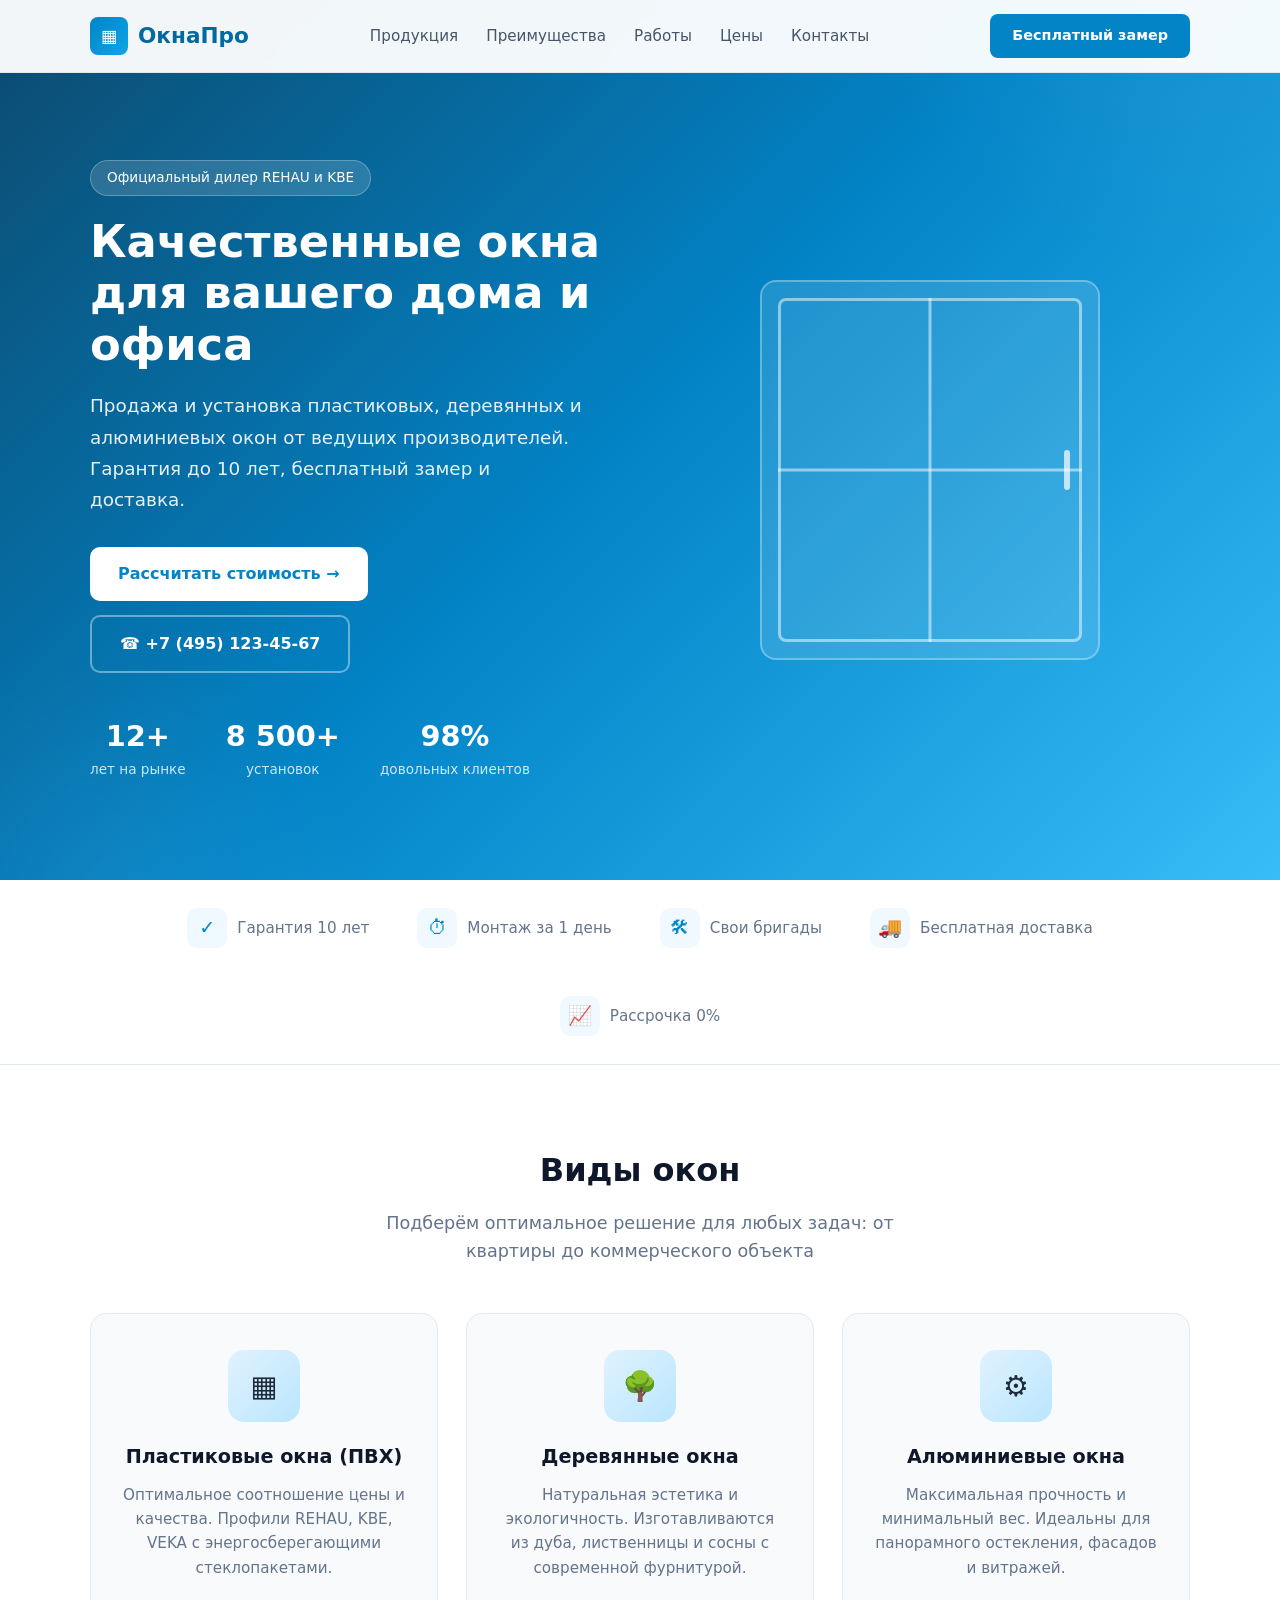
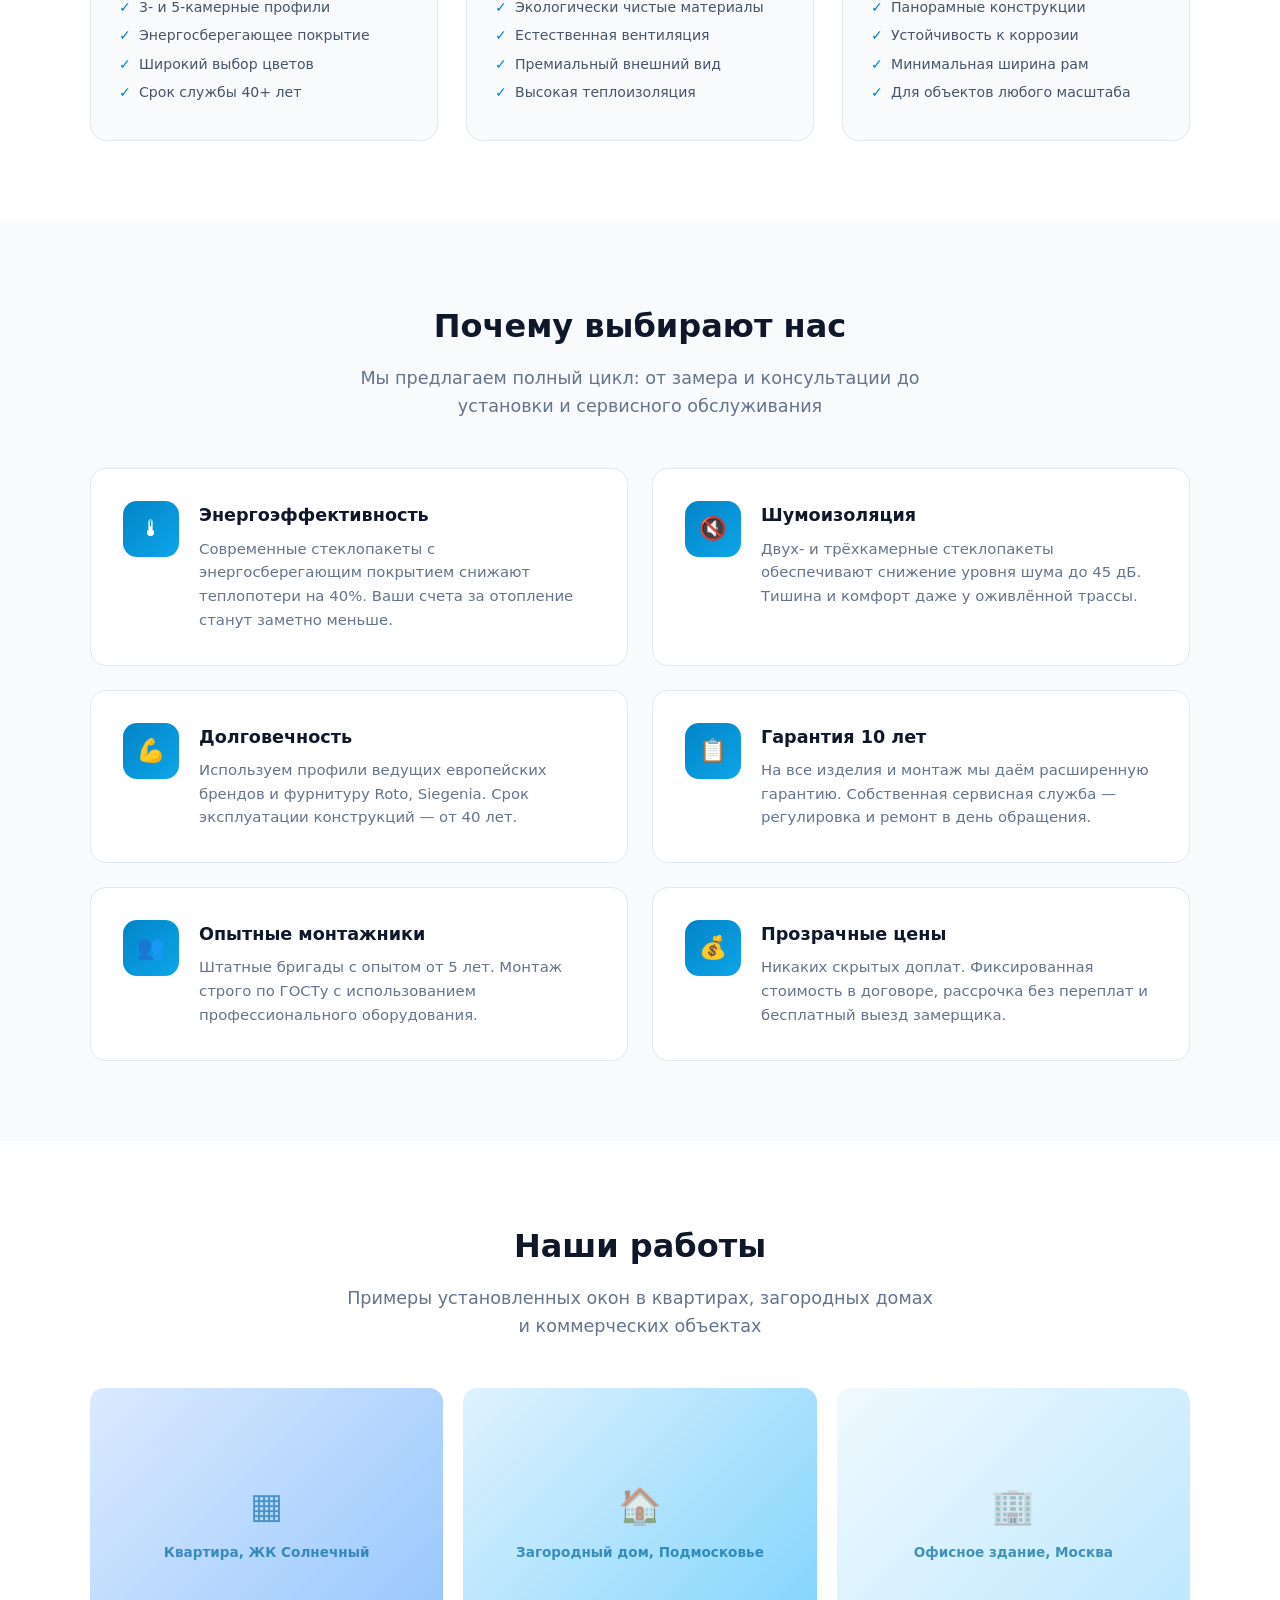
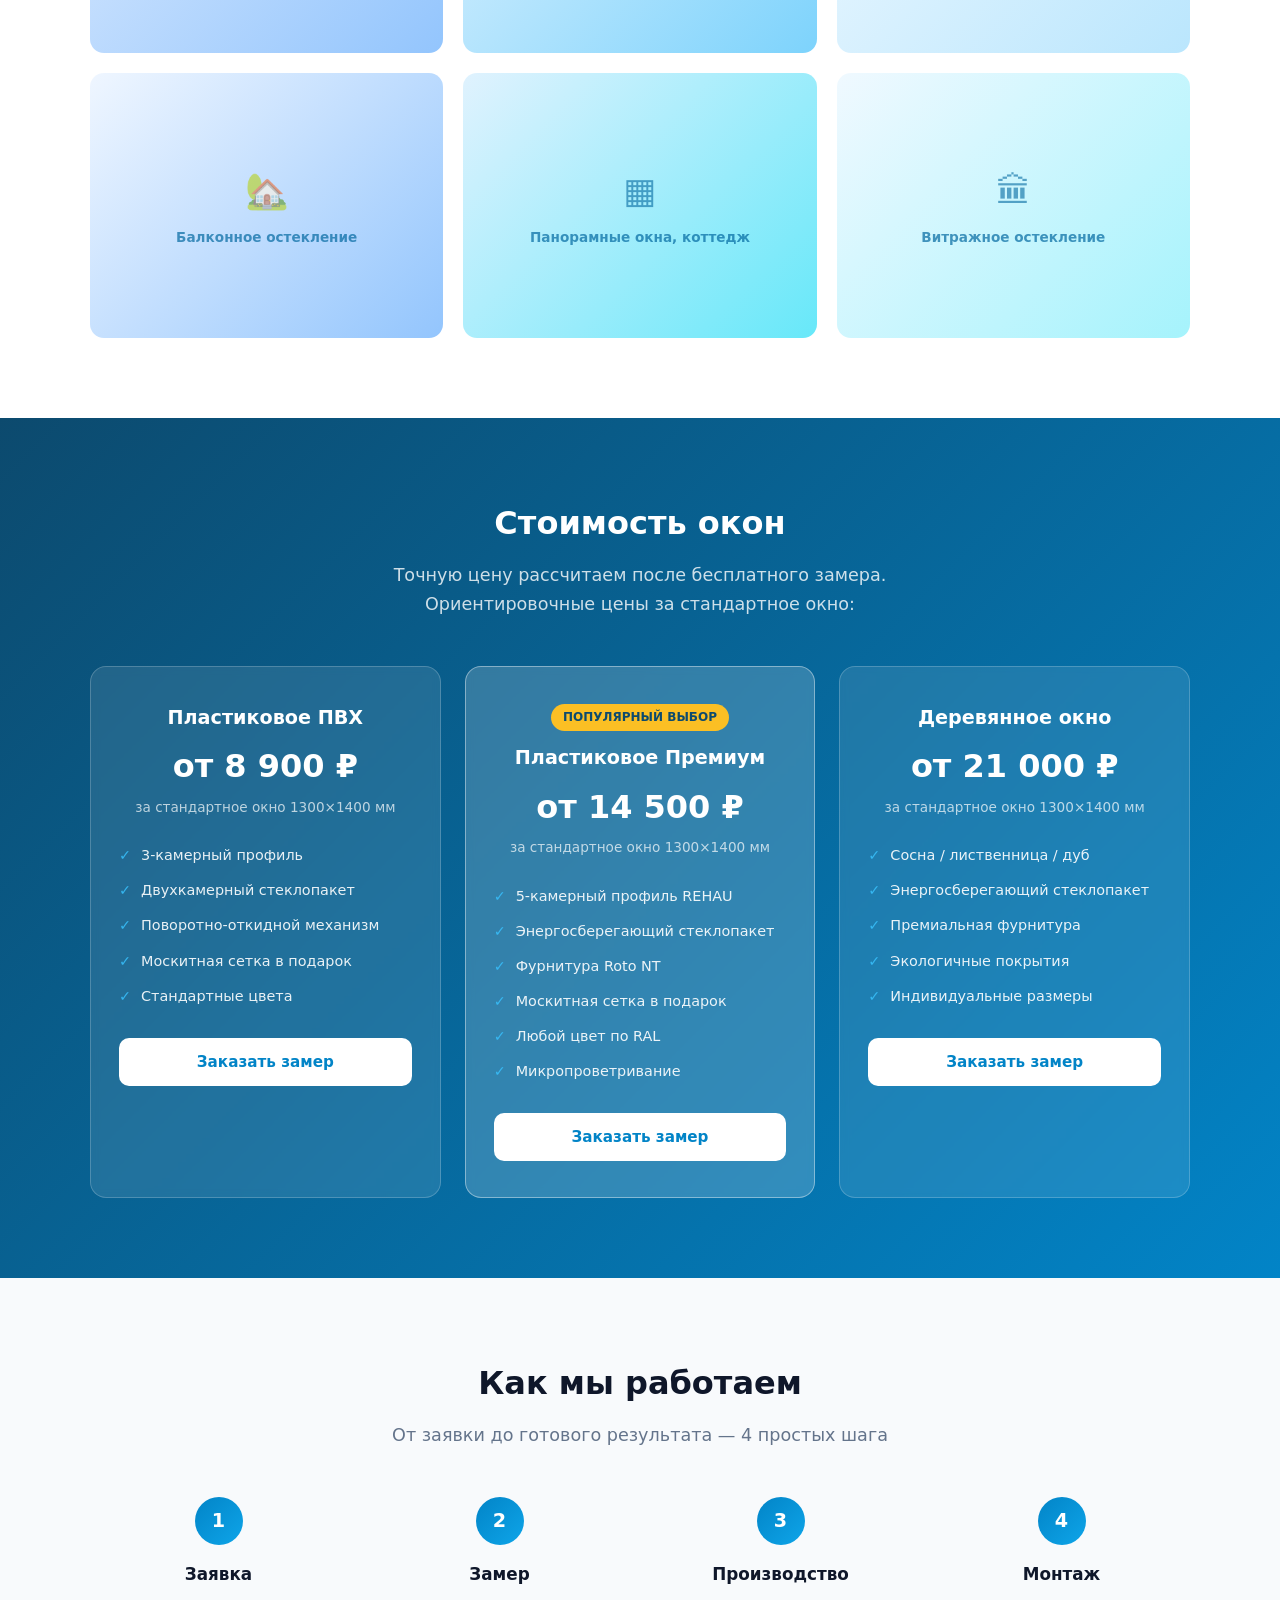
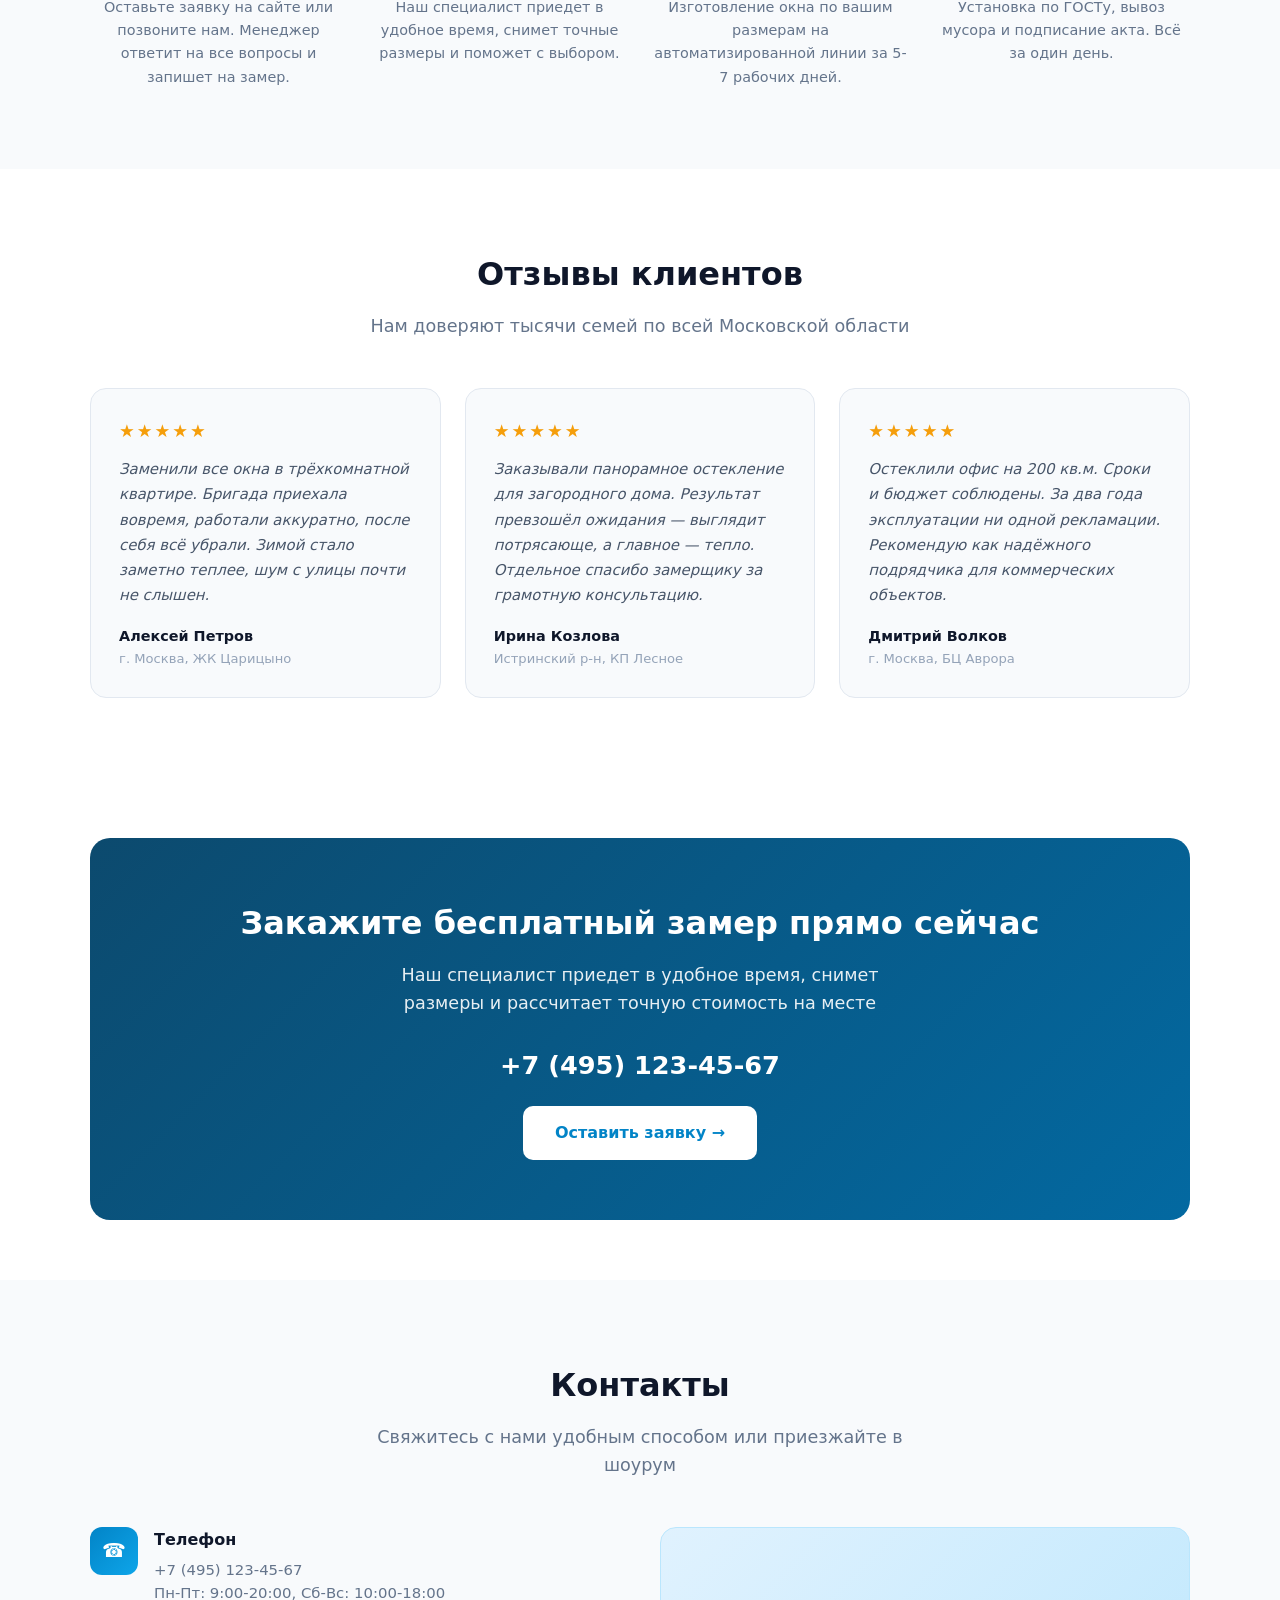
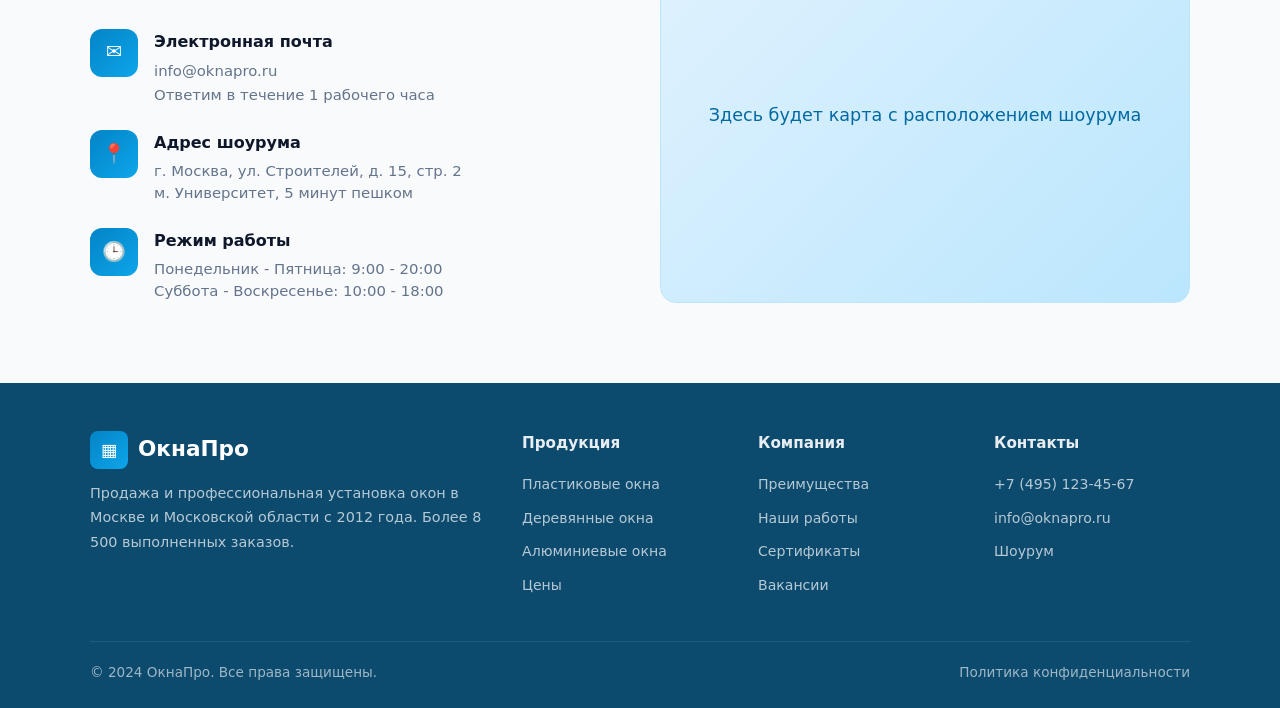
==== window-sell/index.html @ 08946f52 "add window-sell" ====
<!DOCTYPE html>
<html lang="ru">
<head>
  <meta charset="UTF-8">
  <meta name="viewport" content="width=device-width, initial-scale=1.0">
  <title>ОкнаПро — Продажа и установка окон</title>
  <meta name="description" content="ОкнаПро — продажа и профессиональная установка пластиковых, деревянных и алюминиевых окон. Бесплатный замер, гарантия 10 лет.">
  <link rel="stylesheet" href="style.css">
</head>
<body>

  <!-- Header -->
  <header class="header">
    <div class="container header-inner">
      <a href="#" class="logo">
        <div class="logo-icon">&#9638;</div>
        ОкнаПро
      </a>
      <nav class="nav">
        <a href="#types">Продукция</a>
        <a href="#benefits">Преимущества</a>
        <a href="#gallery">Работы</a>
        <a href="#pricing">Цены</a>
        <a href="#contact">Контакты</a>
      </nav>
      <a href="#contact" class="header-cta">Бесплатный замер</a>
      <button class="menu-toggle" aria-label="Меню">
        <span></span>
        <span></span>
        <span></span>
      </button>
    </div>
  </header>

  <!-- Hero -->
  <section class="hero">
    <div class="container hero-inner">
      <div class="hero-content">
        <div class="hero-badge">Официальный дилер REHAU и KBE</div>
        <h1>Качественные окна для вашего дома и офиса</h1>
        <p>Продажа и установка пластиковых, деревянных и алюминиевых окон от ведущих производителей. Гарантия до 10 лет, бесплатный замер и доставка.</p>
        <div class="hero-buttons">
          <a href="#pricing" class="btn-primary">Рассчитать стоимость &#8594;</a>
          <a href="tel:+74951234567" class="btn-outline">&#9742; +7 (495) 123-45-67</a>
        </div>
        <div class="hero-stats">
          <div class="hero-stat">
            <div class="hero-stat-num">12+</div>
            <div class="hero-stat-label">лет на рынке</div>
          </div>
          <div class="hero-stat">
            <div class="hero-stat-num">8 500+</div>
            <div class="hero-stat-label">установок</div>
          </div>
          <div class="hero-stat">
            <div class="hero-stat-num">98%</div>
            <div class="hero-stat-label">довольных клиентов</div>
          </div>
        </div>
      </div>
      <div class="hero-visual">
        <div class="hero-window">
          <div class="hero-window-frame"></div>
          <div class="hero-window-cross-h"></div>
          <div class="hero-window-cross-v"></div>
          <div class="hero-window-handle"></div>
        </div>
      </div>
    </div>
  </section>

  <!-- Trust Bar -->
  <section class="trust-bar">
    <div class="container">
      <div class="trust-items">
        <div class="trust-item">
          <div class="trust-icon">&#10003;</div>
          <span>Гарантия 10 лет</span>
        </div>
        <div class="trust-item">
          <div class="trust-icon">&#9201;</div>
          <span>Монтаж за 1 день</span>
        </div>
        <div class="trust-item">
          <div class="trust-icon">&#128736;</div>
          <span>Свои бригады</span>
        </div>
        <div class="trust-item">
          <div class="trust-icon">&#128666;</div>
          <span>Бесплатная доставка</span>
        </div>
        <div class="trust-item">
          <div class="trust-icon">&#128200;</div>
          <span>Рассрочка 0%</span>
        </div>
      </div>
    </div>
  </section>

  <!-- Window Types -->
  <section id="types" class="section types">
    <div class="container">
      <h2 class="section-title">Виды окон</h2>
      <p class="section-subtitle">Подберём оптимальное решение для любых задач: от квартиры до коммерческого объекта</p>
      <div class="types-grid">
        <!-- ПВХ -->
        <div class="type-card">
          <div class="type-icon">&#9638;</div>
          <h3>Пластиковые окна (ПВХ)</h3>
          <p>Оптимальное соотношение цены и качества. Профили REHAU, KBE, VEKA с энергосберегающими стеклопакетами.</p>
          <ul class="type-features">
            <li>3- и 5-камерные профили</li>
            <li>Энергосберегающее покрытие</li>
            <li>Широкий выбор цветов</li>
            <li>Срок службы 40+ лет</li>
          </ul>
        </div>
        <!-- Дерево -->
        <div class="type-card">
          <div class="type-icon">&#127795;</div>
          <h3>Деревянные окна</h3>
          <p>Натуральная эстетика и экологичность. Изготавливаются из дуба, лиственницы и сосны с современной фурнитурой.</p>
          <ul class="type-features">
            <li>Экологически чистые материалы</li>
            <li>Естественная вентиляция</li>
            <li>Премиальный внешний вид</li>
            <li>Высокая теплоизоляция</li>
          </ul>
        </div>
        <!-- Алюминий -->
        <div class="type-card">
          <div class="type-icon">&#9881;</div>
          <h3>Алюминиевые окна</h3>
          <p>Максимальная прочность и минимальный вес. Идеальны для панорамного остекления, фасадов и витражей.</p>
          <ul class="type-features">
            <li>Панорамные конструкции</li>
            <li>Устойчивость к коррозии</li>
            <li>Минимальная ширина рам</li>
            <li>Для объектов любого масштаба</li>
          </ul>
        </div>
      </div>
    </div>
  </section>

  <!-- Benefits -->
  <section id="benefits" class="section benefits">
    <div class="container">
      <h2 class="section-title">Почему выбирают нас</h2>
      <p class="section-subtitle">Мы предлагаем полный цикл: от замера и консультации до установки и сервисного обслуживания</p>
      <div class="benefits-grid">
        <div class="benefit-card">
          <div class="benefit-icon">&#127777;</div>
          <div>
            <h3>Энергоэффективность</h3>
            <p>Современные стеклопакеты с энергосберегающим покрытием снижают теплопотери на 40%. Ваши счета за отопление станут заметно меньше.</p>
          </div>
        </div>
        <div class="benefit-card">
          <div class="benefit-icon">&#128263;</div>
          <div>
            <h3>Шумоизоляция</h3>
            <p>Двух- и трёхкамерные стеклопакеты обеспечивают снижение уровня шума до 45 дБ. Тишина и комфорт даже у оживлённой трассы.</p>
          </div>
        </div>
        <div class="benefit-card">
          <div class="benefit-icon">&#128170;</div>
          <div>
            <h3>Долговечность</h3>
            <p>Используем профили ведущих европейских брендов и фурнитуру Roto, Siegenia. Срок эксплуатации конструкций — от 40 лет.</p>
          </div>
        </div>
        <div class="benefit-card">
          <div class="benefit-icon">&#128203;</div>
          <div>
            <h3>Гарантия 10 лет</h3>
            <p>На все изделия и монтаж мы даём расширенную гарантию. Собственная сервисная служба — регулировка и ремонт в день обращения.</p>
          </div>
        </div>
        <div class="benefit-card">
          <div class="benefit-icon">&#128101;</div>
          <div>
            <h3>Опытные монтажники</h3>
            <p>Штатные бригады с опытом от 5 лет. Монтаж строго по ГОСТу с использованием профессионального оборудования.</p>
          </div>
        </div>
        <div class="benefit-card">
          <div class="benefit-icon">&#128176;</div>
          <div>
            <h3>Прозрачные цены</h3>
            <p>Никаких скрытых доплат. Фиксированная стоимость в договоре, рассрочка без переплат и бесплатный выезд замерщика.</p>
          </div>
        </div>
      </div>
    </div>
  </section>

  <!-- Gallery -->
  <section id="gallery" class="section gallery">
    <div class="container">
      <h2 class="section-title">Наши работы</h2>
      <p class="section-subtitle">Примеры установленных окон в квартирах, загородных домах и коммерческих объектах</p>
      <div class="gallery-grid">
        <div class="gallery-item">
          <div class="gallery-placeholder">
            <div class="gallery-placeholder-icon">&#9638;</div>
            <span>Квартира, ЖК Солнечный</span>
          </div>
        </div>
        <div class="gallery-item">
          <div class="gallery-placeholder">
            <div class="gallery-placeholder-icon">&#127968;</div>
            <span>Загородный дом, Подмосковье</span>
          </div>
        </div>
        <div class="gallery-item">
          <div class="gallery-placeholder">
            <div class="gallery-placeholder-icon">&#127970;</div>
            <span>Офисное здание, Москва</span>
          </div>
        </div>
        <div class="gallery-item">
          <div class="gallery-placeholder">
            <div class="gallery-placeholder-icon">&#127969;</div>
            <span>Балконное остекление</span>
          </div>
        </div>
        <div class="gallery-item">
          <div class="gallery-placeholder">
            <div class="gallery-placeholder-icon">&#9638;</div>
            <span>Панорамные окна, коттедж</span>
          </div>
        </div>
        <div class="gallery-item">
          <div class="gallery-placeholder">
            <div class="gallery-placeholder-icon">&#127963;</div>
            <span>Витражное остекление</span>
          </div>
        </div>
      </div>
    </div>
  </section>

  <!-- Pricing -->
  <section id="pricing" class="section pricing">
    <div class="container">
      <h2 class="section-title">Стоимость окон</h2>
      <p class="section-subtitle">Точную цену рассчитаем после бесплатного замера. Ориентировочные цены за стандартное окно:</p>
      <div class="pricing-grid">
        <div class="pricing-card">
          <h3>Пластиковое ПВХ</h3>
          <div class="pricing-price">от 8 900 &#8381;</div>
          <div class="pricing-unit">за стандартное окно 1300&times;1400 мм</div>
          <ul class="pricing-features">
            <li>3-камерный профиль</li>
            <li>Двухкамерный стеклопакет</li>
            <li>Поворотно-откидной механизм</li>
            <li>Москитная сетка в подарок</li>
            <li>Стандартные цвета</li>
          </ul>
          <a href="#contact" class="pricing-btn">Заказать замер</a>
        </div>
        <div class="pricing-card featured">
          <div class="pricing-label">Популярный выбор</div>
          <h3>Пластиковое Премиум</h3>
          <div class="pricing-price">от 14 500 &#8381;</div>
          <div class="pricing-unit">за стандартное окно 1300&times;1400 мм</div>
          <ul class="pricing-features">
            <li>5-камерный профиль REHAU</li>
            <li>Энергосберегающий стеклопакет</li>
            <li>Фурнитура Roto NT</li>
            <li>Москитная сетка в подарок</li>
            <li>Любой цвет по RAL</li>
            <li>Микропроветривание</li>
          </ul>
          <a href="#contact" class="pricing-btn">Заказать замер</a>
        </div>
        <div class="pricing-card">
          <h3>Деревянное окно</h3>
          <div class="pricing-price">от 21 000 &#8381;</div>
          <div class="pricing-unit">за стандартное окно 1300&times;1400 мм</div>
          <ul class="pricing-features">
            <li>Сосна / лиственница / дуб</li>
            <li>Энергосберегающий стеклопакет</li>
            <li>Премиальная фурнитура</li>
            <li>Экологичные покрытия</li>
            <li>Индивидуальные размеры</li>
          </ul>
          <a href="#contact" class="pricing-btn">Заказать замер</a>
        </div>
      </div>
    </div>
  </section>

  <!-- Process -->
  <section class="section process">
    <div class="container">
      <h2 class="section-title">Как мы работаем</h2>
      <p class="section-subtitle">От заявки до готового результата — 4 простых шага</p>
      <div class="process-steps">
        <div class="process-step">
          <div class="process-num">1</div>
          <h3>Заявка</h3>
          <p>Оставьте заявку на сайте или позвоните нам. Менеджер ответит на все вопросы и запишет на замер.</p>
        </div>
        <div class="process-step">
          <div class="process-num">2</div>
          <h3>Замер</h3>
          <p>Наш специалист приедет в удобное время, снимет точные размеры и поможет с выбором.</p>
        </div>
        <div class="process-step">
          <div class="process-num">3</div>
          <h3>Производство</h3>
          <p>Изготовление окна по вашим размерам на автоматизированной линии за 5-7 рабочих дней.</p>
        </div>
        <div class="process-step">
          <div class="process-num">4</div>
          <h3>Монтаж</h3>
          <p>Установка по ГОСТу, вывоз мусора и подписание акта. Всё за один день.</p>
        </div>
      </div>
    </div>
  </section>

  <!-- Reviews -->
  <section class="section reviews">
    <div class="container">
      <h2 class="section-title">Отзывы клиентов</h2>
      <p class="section-subtitle">Нам доверяют тысячи семей по всей Московской области</p>
      <div class="reviews-grid">
        <div class="review-card">
          <div class="review-stars">&#9733;&#9733;&#9733;&#9733;&#9733;</div>
          <p>Заменили все окна в трёхкомнатной квартире. Бригада приехала вовремя, работали аккуратно, после себя всё убрали. Зимой стало заметно теплее, шум с улицы почти не слышен.</p>
          <div class="review-author">Алексей Петров</div>
          <div class="review-location">г. Москва, ЖК Царицыно</div>
        </div>
        <div class="review-card">
          <div class="review-stars">&#9733;&#9733;&#9733;&#9733;&#9733;</div>
          <p>Заказывали панорамное остекление для загородного дома. Результат превзошёл ожидания — выглядит потрясающе, а главное — тепло. Отдельное спасибо замерщику за грамотную консультацию.</p>
          <div class="review-author">Ирина Козлова</div>
          <div class="review-location">Истринский р-н, КП Лесное</div>
        </div>
        <div class="review-card">
          <div class="review-stars">&#9733;&#9733;&#9733;&#9733;&#9733;</div>
          <p>Остеклили офис на 200 кв.м. Сроки и бюджет соблюдены. За два года эксплуатации ни одной рекламации. Рекомендую как надёжного подрядчика для коммерческих объектов.</p>
          <div class="review-author">Дмитрий Волков</div>
          <div class="review-location">г. Москва, БЦ Аврора</div>
        </div>
      </div>
    </div>
  </section>

  <!-- CTA Banner -->
  <section class="cta-banner">
    <div class="container">
      <div class="cta-inner">
        <h2>Закажите бесплатный замер прямо сейчас</h2>
        <p>Наш специалист приедет в удобное время, снимет размеры и рассчитает точную стоимость на месте</p>
        <div class="cta-phone">
          <a href="tel:+74951234567">+7 (495) 123-45-67</a>
        </div>
        <a href="#contact" class="cta-btn">Оставить заявку &#8594;</a>
      </div>
    </div>
  </section>

  <!-- Contact -->
  <section id="contact" class="section contact">
    <div class="container">
      <h2 class="section-title">Контакты</h2>
      <p class="section-subtitle">Свяжитесь с нами удобным способом или приезжайте в шоурум</p>
      <div class="contact-grid">
        <div class="contact-info">
          <div class="contact-item">
            <div class="contact-icon">&#9742;</div>
            <div>
              <h4>Телефон</h4>
              <a href="tel:+74951234567">+7 (495) 123-45-67</a>
              <p>Пн-Пт: 9:00-20:00, Сб-Вс: 10:00-18:00</p>
            </div>
          </div>
          <div class="contact-item">
            <div class="contact-icon">&#9993;</div>
            <div>
              <h4>Электронная почта</h4>
              <a href="mailto:info@oknapro.ru">info@oknapro.ru</a>
              <p>Ответим в течение 1 рабочего часа</p>
            </div>
          </div>
          <div class="contact-item">
            <div class="contact-icon">&#128205;</div>
            <div>
              <h4>Адрес шоурума</h4>
              <p>г. Москва, ул. Строителей, д. 15, стр. 2</p>
              <p>м. Университет, 5 минут пешком</p>
            </div>
          </div>
          <div class="contact-item">
            <div class="contact-icon">&#128338;</div>
            <div>
              <h4>Режим работы</h4>
              <p>Понедельник - Пятница: 9:00 - 20:00</p>
              <p>Суббота - Воскресенье: 10:00 - 18:00</p>
            </div>
          </div>
        </div>
        <div class="contact-map">
          Здесь будет карта с расположением шоурума
        </div>
      </div>
    </div>
  </section>

  <!-- Footer -->
  <footer class="footer">
    <div class="container">
      <div class="footer-inner">
        <div class="footer-brand">
          <div class="logo" style="color: #fff;">
            <div class="logo-icon">&#9638;</div>
            ОкнаПро
          </div>
          <p>Продажа и профессиональная установка окон в Москве и Московской области с 2012 года. Более 8 500 выполненных заказов.</p>
        </div>
        <div>
          <h4>Продукция</h4>
          <ul>
            <li><a href="#types">Пластиковые окна</a></li>
            <li><a href="#types">Деревянные окна</a></li>
            <li><a href="#types">Алюминиевые окна</a></li>
            <li><a href="#pricing">Цены</a></li>
          </ul>
        </div>
        <div>
          <h4>Компания</h4>
          <ul>
            <li><a href="#benefits">Преимущества</a></li>
            <li><a href="#gallery">Наши работы</a></li>
            <li><a href="#">Сертификаты</a></li>
            <li><a href="#">Вакансии</a></li>
          </ul>
        </div>
        <div>
          <h4>Контакты</h4>
          <ul>
            <li><a href="tel:+74951234567">+7 (495) 123-45-67</a></li>
            <li><a href="mailto:info@oknapro.ru">info@oknapro.ru</a></li>
            <li><a href="#contact">Шоурум</a></li>
          </ul>
        </div>
      </div>
      <div class="footer-bottom">
        <span>&copy; 2024 ОкнаПро. Все права защищены.</span>
        <span>Политика конфиденциальности</span>
      </div>
    </div>
  </footer>

</body>
</html>
---- window-sell/style.css ----
/* === Reset & Base === */
*,
*::before,
*::after {
  box-sizing: border-box;
  margin: 0;
  padding: 0;
}

html {
  scroll-behavior: smooth;
}

body {
  font-family: system-ui, -apple-system, 'Segoe UI', Roboto, Helvetica, Arial, sans-serif;
  color: #1e293b;
  line-height: 1.6;
  background: #f8fafc;
}

img {
  max-width: 100%;
  height: auto;
  display: block;
}

a {
  text-decoration: none;
  color: inherit;
}

ul {
  list-style: none;
}

/* === Utility === */
.container {
  max-width: 1140px;
  margin: 0 auto;
  padding: 0 20px;
}

.section {
  padding: 80px 0;
}

.section-title {
  font-size: 2rem;
  font-weight: 700;
  text-align: center;
  margin-bottom: 12px;
  color: #0f172a;
}

.section-subtitle {
  text-align: center;
  color: #64748b;
  font-size: 1.1rem;
  margin-bottom: 48px;
  max-width: 600px;
  margin-left: auto;
  margin-right: auto;
}

/* === Header / Nav === */
.header {
  position: fixed;
  top: 0;
  left: 0;
  width: 100%;
  z-index: 100;
  background: rgba(255, 255, 255, 0.95);
  backdrop-filter: blur(8px);
  border-bottom: 1px solid #e2e8f0;
  transition: box-shadow 0.3s;
}

.header-inner {
  display: flex;
  align-items: center;
  justify-content: space-between;
  height: 72px;
}

.logo {
  display: flex;
  align-items: center;
  gap: 10px;
  font-size: 1.35rem;
  font-weight: 700;
  color: #0369a1;
}

.logo-icon {
  width: 38px;
  height: 38px;
  background: linear-gradient(135deg, #0284c7, #0ea5e9);
  border-radius: 8px;
  display: flex;
  align-items: center;
  justify-content: center;
  color: #fff;
  font-size: 1.1rem;
}

.nav {
  display: flex;
  gap: 28px;
}

.nav a {
  font-size: 0.95rem;
  font-weight: 500;
  color: #475569;
  transition: color 0.2s;
}

.nav a:hover {
  color: #0284c7;
}

.header-cta {
  display: inline-flex;
  align-items: center;
  gap: 6px;
  padding: 10px 22px;
  background: #0284c7;
  color: #fff;
  border-radius: 8px;
  font-size: 0.9rem;
  font-weight: 600;
  transition: background 0.2s;
}

.header-cta:hover {
  background: #0369a1;
}

.menu-toggle {
  display: none;
  background: none;
  border: none;
  cursor: pointer;
  padding: 8px;
}

.menu-toggle span {
  display: block;
  width: 24px;
  height: 2px;
  background: #334155;
  margin: 5px 0;
  border-radius: 2px;
  transition: 0.3s;
}

/* === Hero === */
.hero {
  padding: 160px 0 100px;
  background: linear-gradient(135deg, #0c4a6e 0%, #0284c7 50%, #38bdf8 100%);
  color: #fff;
  position: relative;
  overflow: hidden;
}

.hero::before {
  content: '';
  position: absolute;
  top: -50%;
  right: -20%;
  width: 700px;
  height: 700px;
  background: radial-gradient(circle, rgba(255,255,255,0.08) 0%, transparent 70%);
  border-radius: 50%;
}

.hero::after {
  content: '';
  position: absolute;
  bottom: -30%;
  left: -10%;
  width: 500px;
  height: 500px;
  background: radial-gradient(circle, rgba(255,255,255,0.05) 0%, transparent 70%);
  border-radius: 50%;
}

.hero-inner {
  display: grid;
  grid-template-columns: 1fr 1fr;
  gap: 60px;
  align-items: center;
  position: relative;
  z-index: 1;
}

.hero-badge {
  display: inline-block;
  background: rgba(255,255,255,0.15);
  border: 1px solid rgba(255,255,255,0.25);
  border-radius: 50px;
  padding: 6px 16px;
  font-size: 0.85rem;
  font-weight: 500;
  margin-bottom: 20px;
  backdrop-filter: blur(4px);
}

.hero h1 {
  font-size: 2.8rem;
  font-weight: 800;
  line-height: 1.15;
  margin-bottom: 20px;
}

.hero p {
  font-size: 1.15rem;
  line-height: 1.7;
  opacity: 0.9;
  margin-bottom: 32px;
  max-width: 500px;
}

.hero-buttons {
  display: flex;
  gap: 14px;
  flex-wrap: wrap;
}

.btn-primary {
  display: inline-flex;
  align-items: center;
  gap: 8px;
  padding: 14px 28px;
  background: #fff;
  color: #0284c7;
  border-radius: 10px;
  font-size: 1rem;
  font-weight: 600;
  transition: transform 0.2s, box-shadow 0.2s;
}

.btn-primary:hover {
  transform: translateY(-2px);
  box-shadow: 0 8px 24px rgba(0,0,0,0.15);
}

.btn-outline {
  display: inline-flex;
  align-items: center;
  gap: 8px;
  padding: 14px 28px;
  background: transparent;
  color: #fff;
  border: 2px solid rgba(255,255,255,0.4);
  border-radius: 10px;
  font-size: 1rem;
  font-weight: 600;
  transition: background 0.2s, border-color 0.2s;
}

.btn-outline:hover {
  background: rgba(255,255,255,0.1);
  border-color: rgba(255,255,255,0.7);
}

.hero-visual {
  display: flex;
  justify-content: center;
  align-items: center;
}

.hero-window {
  width: 340px;
  height: 380px;
  background: rgba(255,255,255,0.12);
  border: 2px solid rgba(255,255,255,0.3);
  border-radius: 16px;
  backdrop-filter: blur(8px);
  position: relative;
  overflow: hidden;
}

.hero-window-frame {
  position: absolute;
  inset: 16px;
  border: 3px solid rgba(255,255,255,0.5);
  border-radius: 8px;
}

.hero-window-cross-h {
  position: absolute;
  top: 50%;
  left: 16px;
  right: 16px;
  height: 3px;
  background: rgba(255,255,255,0.5);
  transform: translateY(-50%);
}

.hero-window-cross-v {
  position: absolute;
  left: 50%;
  top: 16px;
  bottom: 16px;
  width: 3px;
  background: rgba(255,255,255,0.5);
  transform: translateX(-50%);
}

.hero-window-handle {
  position: absolute;
  right: 28px;
  top: 50%;
  transform: translateY(-50%);
  width: 6px;
  height: 40px;
  background: rgba(255,255,255,0.7);
  border-radius: 3px;
}

.hero-stats {
  display: flex;
  gap: 40px;
  margin-top: 40px;
}

.hero-stat {
  text-align: center;
}

.hero-stat-num {
  font-size: 1.8rem;
  font-weight: 800;
}

.hero-stat-label {
  font-size: 0.85rem;
  opacity: 0.8;
}

/* === Features (Trust Bar) === */
.trust-bar {
  background: #fff;
  border-bottom: 1px solid #e2e8f0;
  padding: 28px 0;
}

.trust-items {
  display: flex;
  justify-content: center;
  gap: 48px;
  flex-wrap: wrap;
}

.trust-item {
  display: flex;
  align-items: center;
  gap: 10px;
  color: #64748b;
  font-size: 0.95rem;
  font-weight: 500;
}

.trust-icon {
  width: 40px;
  height: 40px;
  background: #f0f9ff;
  border-radius: 10px;
  display: flex;
  align-items: center;
  justify-content: center;
  font-size: 1.2rem;
  color: #0284c7;
}

/* === Window Types === */
.types {
  background: #fff;
}

.types-grid {
  display: grid;
  grid-template-columns: repeat(3, 1fr);
  gap: 28px;
}

.type-card {
  background: #f8fafc;
  border: 1px solid #e2e8f0;
  border-radius: 16px;
  padding: 36px 28px;
  text-align: center;
  transition: transform 0.2s, box-shadow 0.2s;
}

.type-card:hover {
  transform: translateY(-4px);
  box-shadow: 0 12px 32px rgba(0,0,0,0.08);
}

.type-icon {
  width: 72px;
  height: 72px;
  margin: 0 auto 20px;
  background: linear-gradient(135deg, #e0f2fe, #bae6fd);
  border-radius: 16px;
  display: flex;
  align-items: center;
  justify-content: center;
  font-size: 1.8rem;
}

.type-card h3 {
  font-size: 1.2rem;
  font-weight: 700;
  margin-bottom: 10px;
  color: #0f172a;
}

.type-card p {
  color: #64748b;
  font-size: 0.95rem;
  line-height: 1.6;
  margin-bottom: 16px;
}

.type-features {
  display: flex;
  flex-direction: column;
  gap: 6px;
  text-align: left;
}

.type-features li {
  font-size: 0.88rem;
  color: #475569;
  padding-left: 20px;
  position: relative;
}

.type-features li::before {
  content: '\2713';
  position: absolute;
  left: 0;
  color: #0284c7;
  font-weight: 700;
}

/* === Benefits === */
.benefits {
  background: #f8fafc;
}

.benefits-grid {
  display: grid;
  grid-template-columns: repeat(2, 1fr);
  gap: 24px;
}

.benefit-card {
  background: #fff;
  border: 1px solid #e2e8f0;
  border-radius: 16px;
  padding: 32px;
  display: flex;
  gap: 20px;
  transition: box-shadow 0.2s;
}

.benefit-card:hover {
  box-shadow: 0 8px 24px rgba(0,0,0,0.06);
}

.benefit-icon {
  width: 56px;
  height: 56px;
  min-width: 56px;
  background: linear-gradient(135deg, #0284c7, #0ea5e9);
  border-radius: 14px;
  display: flex;
  align-items: center;
  justify-content: center;
  font-size: 1.4rem;
  color: #fff;
}

.benefit-card h3 {
  font-size: 1.1rem;
  font-weight: 700;
  margin-bottom: 8px;
  color: #0f172a;
}

.benefit-card p {
  font-size: 0.93rem;
  color: #64748b;
  line-height: 1.6;
}

/* === Gallery === */
.gallery {
  background: #fff;
}

.gallery-grid {
  display: grid;
  grid-template-columns: repeat(3, 1fr);
  gap: 20px;
}

.gallery-item {
  border-radius: 14px;
  overflow: hidden;
  position: relative;
  aspect-ratio: 4/3;
  background: linear-gradient(135deg, #e0f2fe 0%, #bae6fd 50%, #7dd3fc 100%);
  cursor: pointer;
}

.gallery-item:nth-child(1) {
  background: linear-gradient(135deg, #dbeafe, #93c5fd);
}

.gallery-item:nth-child(2) {
  background: linear-gradient(135deg, #e0f2fe, #7dd3fc);
}

.gallery-item:nth-child(3) {
  background: linear-gradient(135deg, #f0f9ff, #bae6fd);
}

.gallery-item:nth-child(4) {
  background: linear-gradient(135deg, #eff6ff, #93c5fd);
}

.gallery-item:nth-child(5) {
  background: linear-gradient(135deg, #e0f2fe, #67e8f9);
}

.gallery-item:nth-child(6) {
  background: linear-gradient(135deg, #f0f9ff, #a5f3fc);
}

.gallery-placeholder {
  position: absolute;
  inset: 0;
  display: flex;
  flex-direction: column;
  align-items: center;
  justify-content: center;
  gap: 8px;
  color: #0369a1;
}

.gallery-placeholder-icon {
  font-size: 2.2rem;
  opacity: 0.6;
}

.gallery-placeholder span {
  font-size: 0.85rem;
  font-weight: 600;
  opacity: 0.7;
}

.gallery-item::after {
  content: '';
  position: absolute;
  inset: 0;
  background: rgba(2, 132, 199, 0);
  transition: background 0.3s;
}

.gallery-item:hover::after {
  background: rgba(2, 132, 199, 0.1);
}

/* === Pricing / CTA === */
.pricing {
  background: linear-gradient(135deg, #0c4a6e, #0284c7);
  color: #fff;
}

.pricing .section-title {
  color: #fff;
}

.pricing .section-subtitle {
  color: rgba(255,255,255,0.8);
}

.pricing-grid {
  display: grid;
  grid-template-columns: repeat(3, 1fr);
  gap: 24px;
}

.pricing-card {
  background: rgba(255,255,255,0.1);
  border: 1px solid rgba(255,255,255,0.2);
  border-radius: 16px;
  padding: 36px 28px;
  text-align: center;
  backdrop-filter: blur(4px);
  transition: transform 0.2s;
}

.pricing-card:hover {
  transform: translateY(-4px);
}

.pricing-card.featured {
  background: rgba(255,255,255,0.18);
  border-color: rgba(255,255,255,0.4);
  position: relative;
}

.pricing-label {
  display: inline-block;
  background: #fbbf24;
  color: #0c4a6e;
  font-size: 0.75rem;
  font-weight: 700;
  text-transform: uppercase;
  padding: 4px 12px;
  border-radius: 50px;
  margin-bottom: 12px;
}

.pricing-card h3 {
  font-size: 1.2rem;
  font-weight: 700;
  margin-bottom: 8px;
}

.pricing-price {
  font-size: 2rem;
  font-weight: 800;
  margin-bottom: 4px;
}

.pricing-unit {
  font-size: 0.85rem;
  opacity: 0.7;
  margin-bottom: 20px;
}

.pricing-features {
  text-align: left;
  margin-bottom: 24px;
}

.pricing-features li {
  padding: 6px 0;
  font-size: 0.9rem;
  opacity: 0.9;
  padding-left: 22px;
  position: relative;
}

.pricing-features li::before {
  content: '\2713';
  position: absolute;
  left: 0;
  color: #38bdf8;
  font-weight: 700;
}

.pricing-btn {
  display: inline-block;
  width: 100%;
  padding: 12px;
  background: #fff;
  color: #0284c7;
  border-radius: 10px;
  font-size: 0.95rem;
  font-weight: 600;
  text-align: center;
  transition: transform 0.2s, box-shadow 0.2s;
}

.pricing-btn:hover {
  transform: translateY(-2px);
  box-shadow: 0 4px 16px rgba(0,0,0,0.2);
}

/* === Process === */
.process {
  background: #f8fafc;
}

.process-steps {
  display: grid;
  grid-template-columns: repeat(4, 1fr);
  gap: 24px;
}

.process-step {
  text-align: center;
  position: relative;
}

.process-num {
  width: 48px;
  height: 48px;
  background: linear-gradient(135deg, #0284c7, #0ea5e9);
  color: #fff;
  border-radius: 50%;
  display: flex;
  align-items: center;
  justify-content: center;
  font-size: 1.2rem;
  font-weight: 700;
  margin: 0 auto 16px;
}

.process-step h3 {
  font-size: 1.05rem;
  font-weight: 700;
  margin-bottom: 8px;
  color: #0f172a;
}

.process-step p {
  font-size: 0.9rem;
  color: #64748b;
  line-height: 1.6;
}

/* === Reviews === */
.reviews {
  background: #fff;
}

.reviews-grid {
  display: grid;
  grid-template-columns: repeat(3, 1fr);
  gap: 24px;
}

.review-card {
  background: #f8fafc;
  border: 1px solid #e2e8f0;
  border-radius: 16px;
  padding: 28px;
}

.review-stars {
  color: #f59e0b;
  font-size: 1.1rem;
  margin-bottom: 12px;
  letter-spacing: 2px;
}

.review-card p {
  font-size: 0.93rem;
  color: #475569;
  line-height: 1.7;
  margin-bottom: 16px;
  font-style: italic;
}

.review-author {
  font-size: 0.9rem;
  font-weight: 600;
  color: #0f172a;
}

.review-location {
  font-size: 0.82rem;
  color: #94a3b8;
}

/* === CTA Banner === */
.cta-banner {
  background: #fff;
  padding: 60px 0;
}

.cta-inner {
  background: linear-gradient(135deg, #0c4a6e, #0369a1);
  border-radius: 20px;
  padding: 60px 40px;
  text-align: center;
  color: #fff;
}

.cta-inner h2 {
  font-size: 2rem;
  font-weight: 800;
  margin-bottom: 12px;
}

.cta-inner p {
  font-size: 1.1rem;
  opacity: 0.9;
  margin-bottom: 28px;
  max-width: 500px;
  margin-left: auto;
  margin-right: auto;
}

.cta-phone {
  font-size: 1.6rem;
  font-weight: 700;
  margin-bottom: 20px;
}

.cta-phone a {
  color: #fff;
}

.cta-btn {
  display: inline-flex;
  align-items: center;
  gap: 8px;
  padding: 14px 32px;
  background: #fff;
  color: #0284c7;
  border-radius: 10px;
  font-size: 1rem;
  font-weight: 600;
  transition: transform 0.2s;
}

.cta-btn:hover {
  transform: translateY(-2px);
}

/* === Contact === */
.contact {
  background: #f8fafc;
}

.contact-grid {
  display: grid;
  grid-template-columns: 1fr 1fr;
  gap: 40px;
}

.contact-info {
  display: flex;
  flex-direction: column;
  gap: 24px;
}

.contact-item {
  display: flex;
  gap: 16px;
  align-items: flex-start;
}

.contact-icon {
  width: 48px;
  height: 48px;
  min-width: 48px;
  background: linear-gradient(135deg, #0284c7, #0ea5e9);
  border-radius: 12px;
  display: flex;
  align-items: center;
  justify-content: center;
  font-size: 1.2rem;
  color: #fff;
}

.contact-item h4 {
  font-size: 1rem;
  font-weight: 700;
  color: #0f172a;
  margin-bottom: 4px;
}

.contact-item p,
.contact-item a {
  font-size: 0.93rem;
  color: #64748b;
  line-height: 1.5;
}

.contact-item a:hover {
  color: #0284c7;
}

.contact-map {
  background: linear-gradient(135deg, #e0f2fe, #bae6fd);
  border-radius: 16px;
  min-height: 300px;
  display: flex;
  align-items: center;
  justify-content: center;
  color: #0369a1;
  font-size: 1.1rem;
  font-weight: 500;
  border: 1px solid #bae6fd;
}

/* === Footer === */
.footer {
  background: #0c4a6e;
  color: #fff;
  padding: 48px 0 24px;
}

.footer-inner {
  display: grid;
  grid-template-columns: 2fr 1fr 1fr 1fr;
  gap: 40px;
  margin-bottom: 36px;
}

.footer-brand p {
  font-size: 0.9rem;
  opacity: 0.7;
  line-height: 1.7;
  margin-top: 12px;
}

.footer h4 {
  font-size: 0.95rem;
  font-weight: 600;
  margin-bottom: 16px;
  opacity: 0.9;
}

.footer ul li {
  margin-bottom: 8px;
}

.footer ul a {
  font-size: 0.88rem;
  opacity: 0.7;
  transition: opacity 0.2s;
}

.footer ul a:hover {
  opacity: 1;
}

.footer-bottom {
  border-top: 1px solid rgba(255,255,255,0.15);
  padding-top: 20px;
  display: flex;
  justify-content: space-between;
  align-items: center;
  font-size: 0.85rem;
  opacity: 0.6;
}

/* === Responsive === */
@media (max-width: 1024px) {
  .hero h1 {
    font-size: 2.2rem;
  }

  .hero-inner {
    gap: 40px;
  }

  .types-grid,
  .pricing-grid,
  .reviews-grid {
    grid-template-columns: repeat(2, 1fr);
  }

  .gallery-grid {
    grid-template-columns: repeat(2, 1fr);
  }

  .gallery-item:nth-child(5),
  .gallery-item:nth-child(6) {
    display: none;
  }

  .process-steps {
    grid-template-columns: repeat(2, 1fr);
    gap: 32px;
  }

  .footer-inner {
    grid-template-columns: 1fr 1fr;
    gap: 32px;
  }
}

@media (max-width: 768px) {
  .section {
    padding: 60px 0;
  }

  .section-title {
    font-size: 1.7rem;
  }

  .nav {
    display: none;
  }

  .header-cta {
    display: none;
  }

  .menu-toggle {
    display: block;
  }

  .hero {
    padding: 120px 0 60px;
  }

  .hero-inner {
    grid-template-columns: 1fr;
    text-align: center;
  }

  .hero p {
    margin-left: auto;
    margin-right: auto;
  }

  .hero-buttons {
    justify-content: center;
  }

  .hero-visual {
    display: none;
  }

  .hero-stats {
    justify-content: center;
  }

  .types-grid,
  .benefits-grid,
  .pricing-grid,
  .reviews-grid {
    grid-template-columns: 1fr;
  }

  .gallery-grid {
    grid-template-columns: repeat(2, 1fr);
  }

  .process-steps {
    grid-template-columns: 1fr;
    max-width: 360px;
    margin: 0 auto;
  }

  .contact-grid {
    grid-template-columns: 1fr;
  }

  .trust-items {
    gap: 24px;
  }

  .footer-inner {
    grid-template-columns: 1fr;
    gap: 24px;
  }

  .footer-bottom {
    flex-direction: column;
    gap: 8px;
    text-align: center;
  }

  .cta-inner {
    padding: 40px 24px;
  }

  .cta-inner h2 {
    font-size: 1.5rem;
  }
}

@media (max-width: 480px) {
  .hero h1 {
    font-size: 1.8rem;
  }

  .hero-stats {
    gap: 24px;
  }

  .hero-stat-num {
    font-size: 1.4rem;
  }

  .gallery-grid {
    grid-template-columns: 1fr;
  }

  .gallery-item:nth-child(3),
  .gallery-item:nth-child(4) {
    display: none;
  }

  .pricing-price {
    font-size: 1.6rem;
  }
}
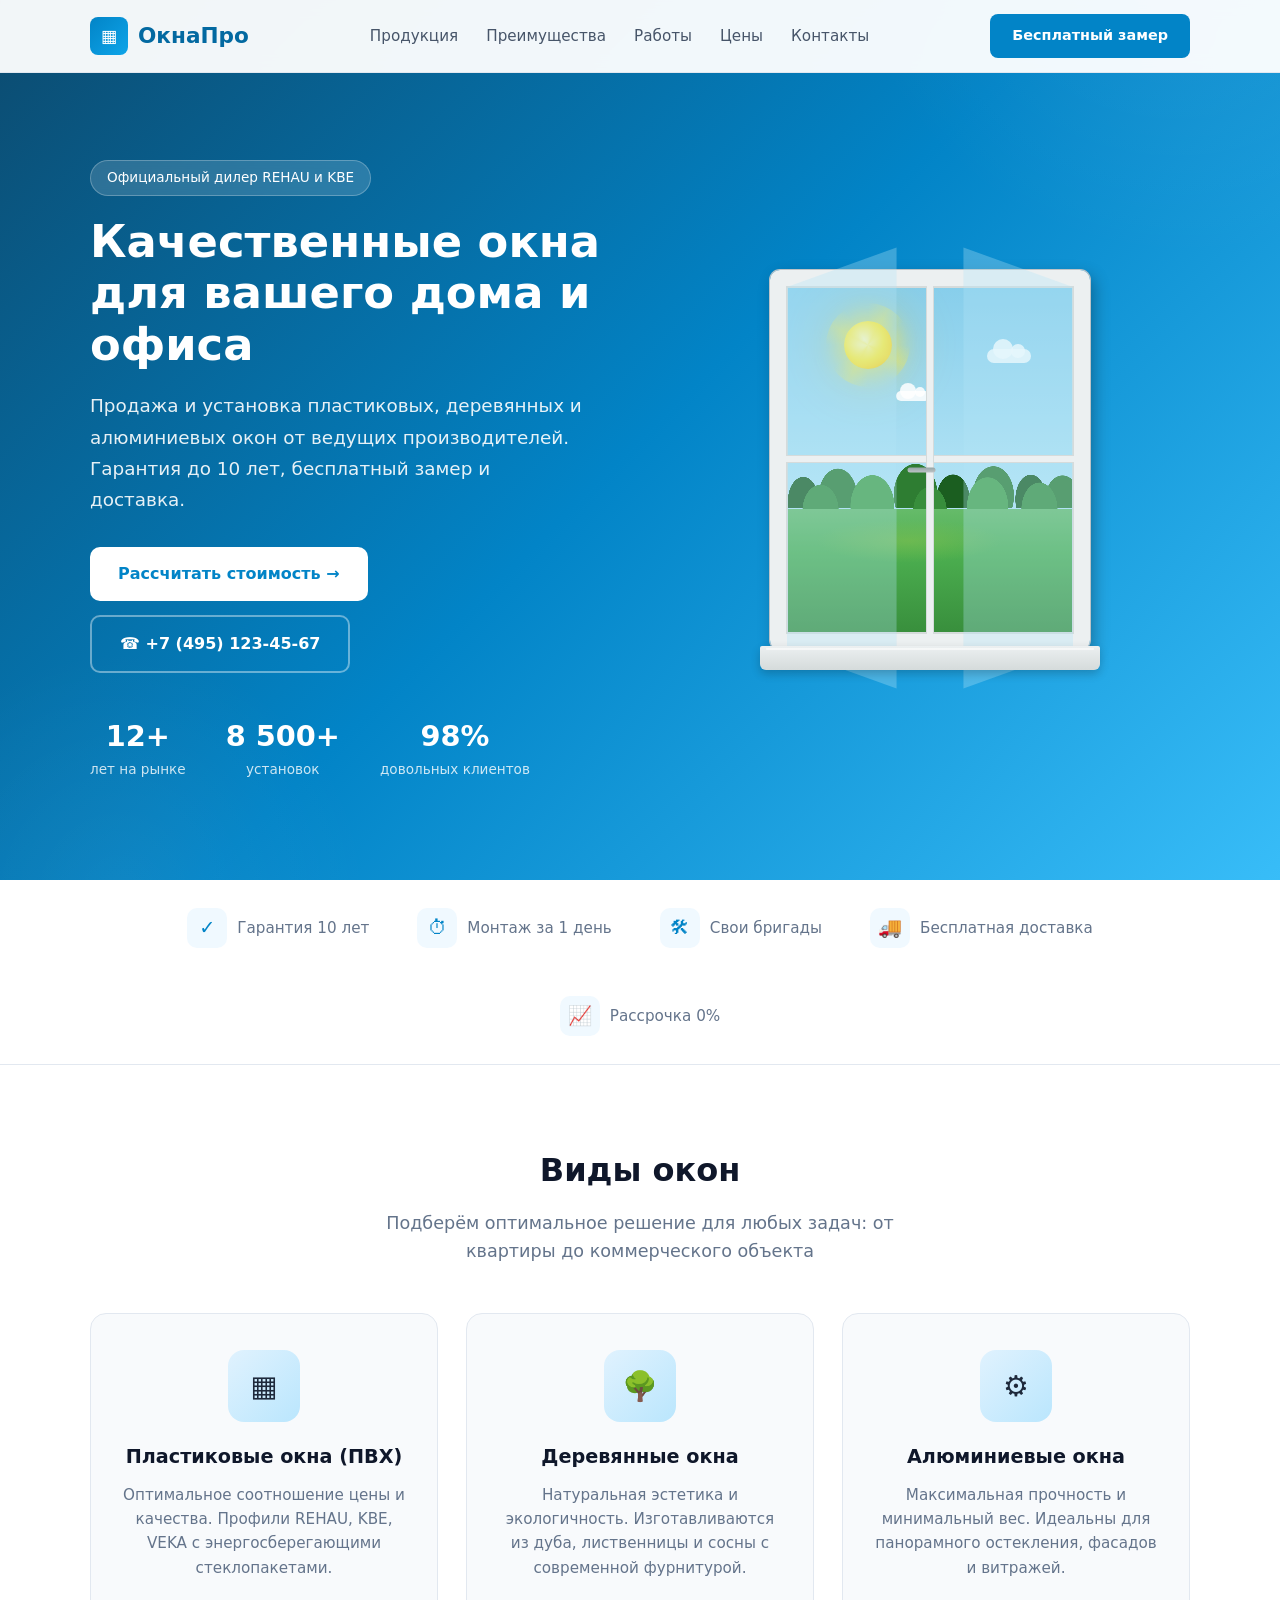
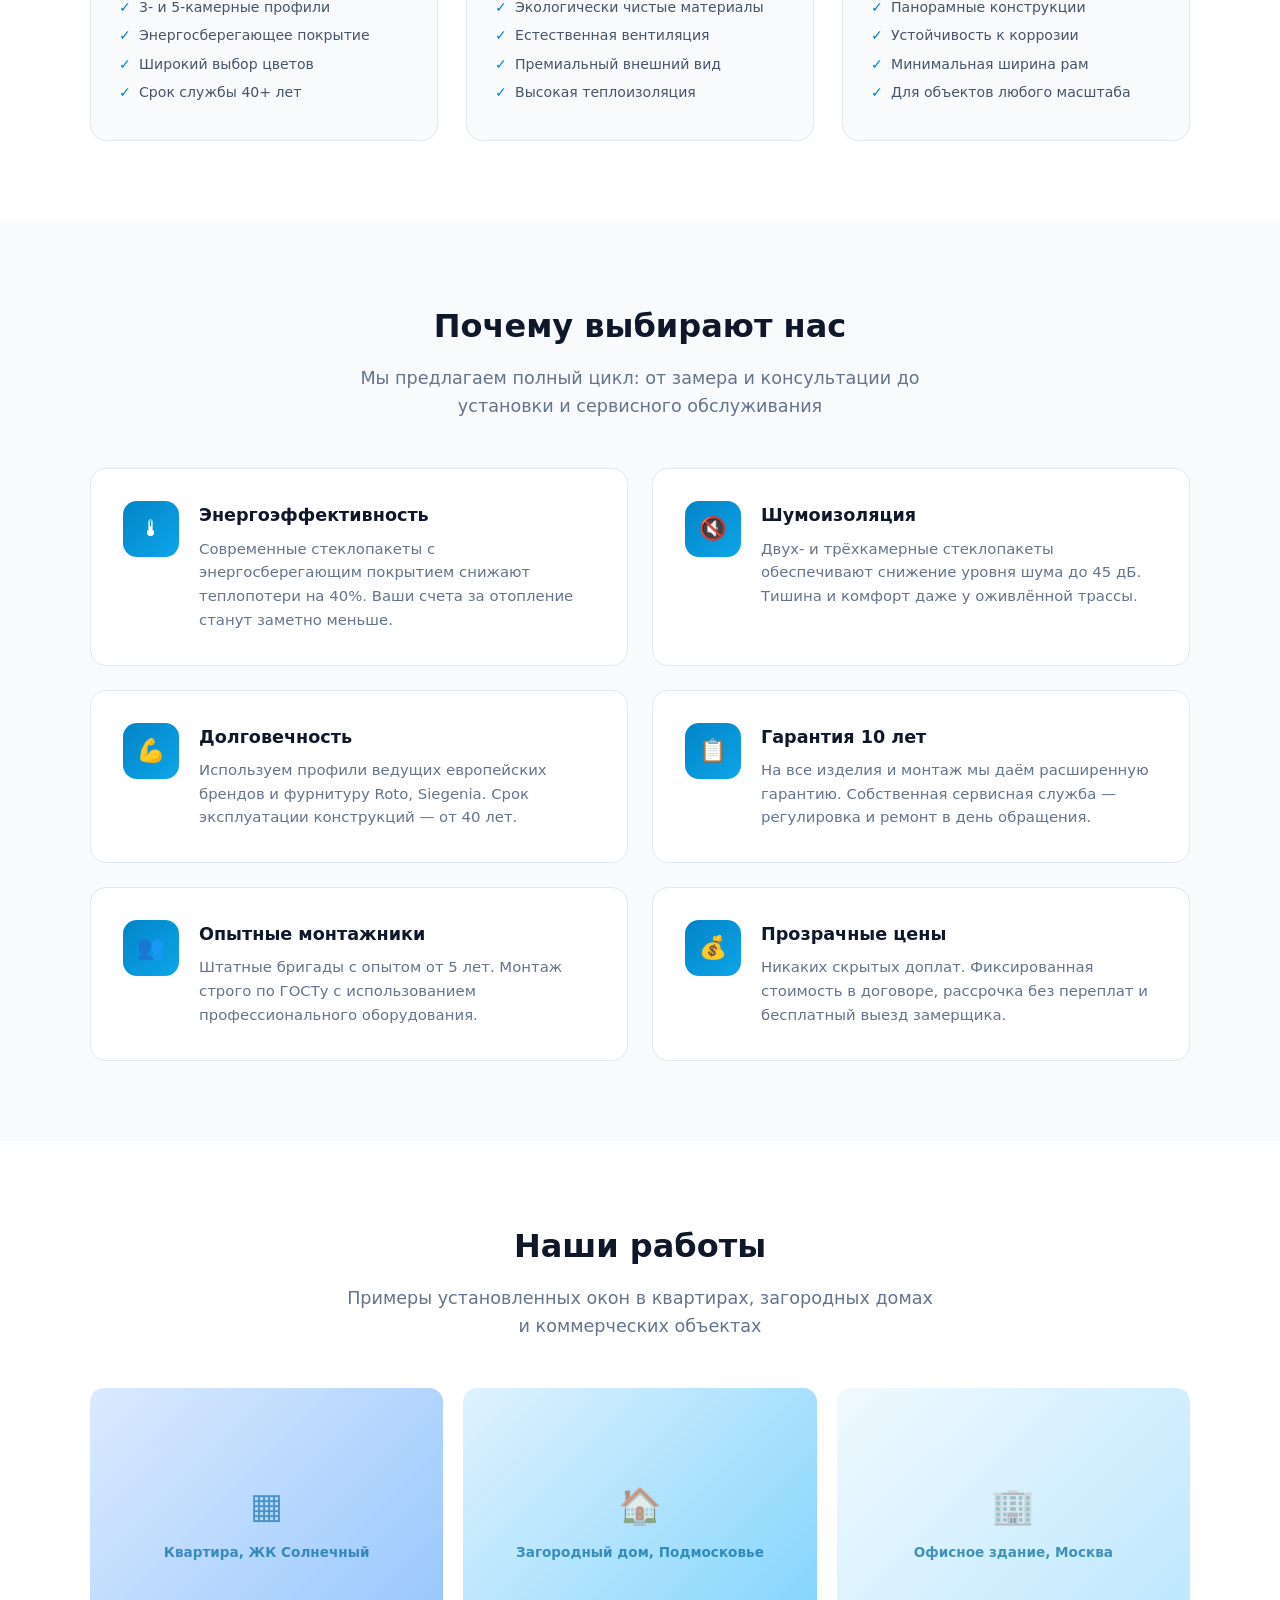
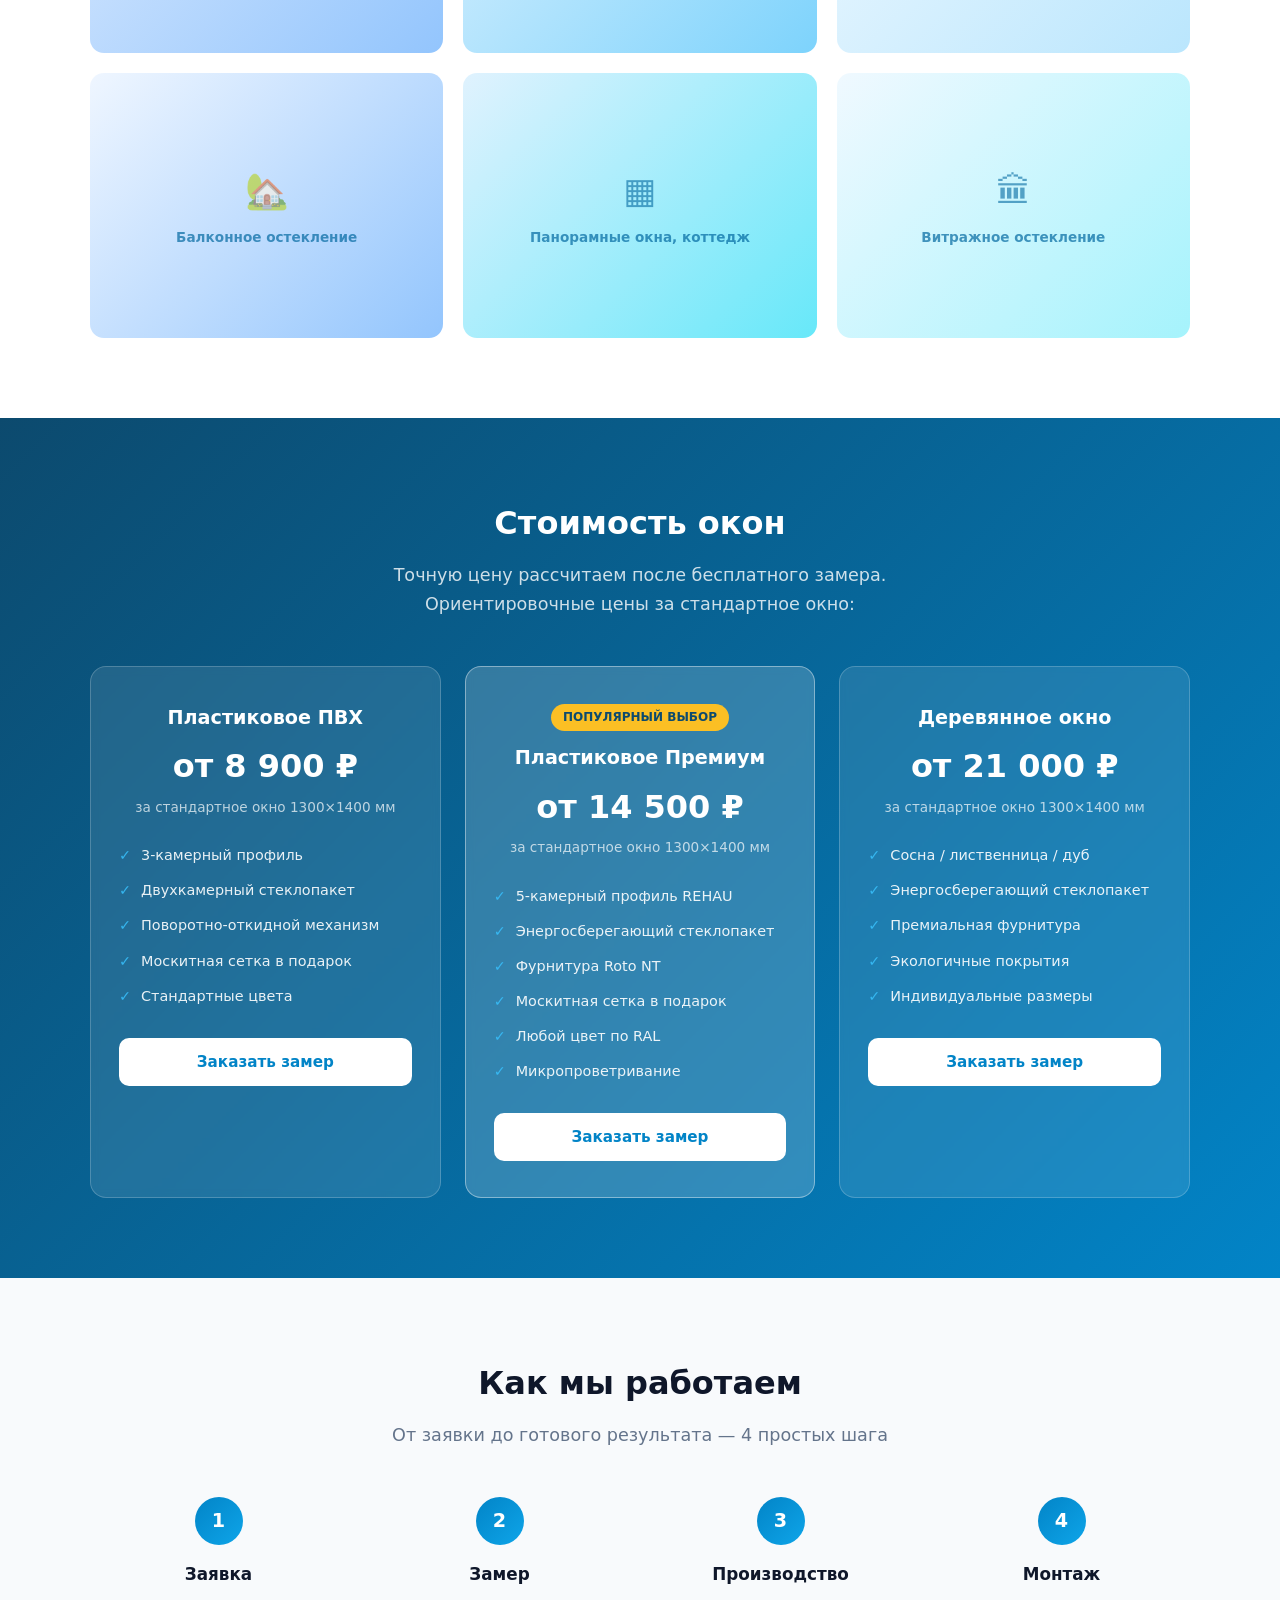
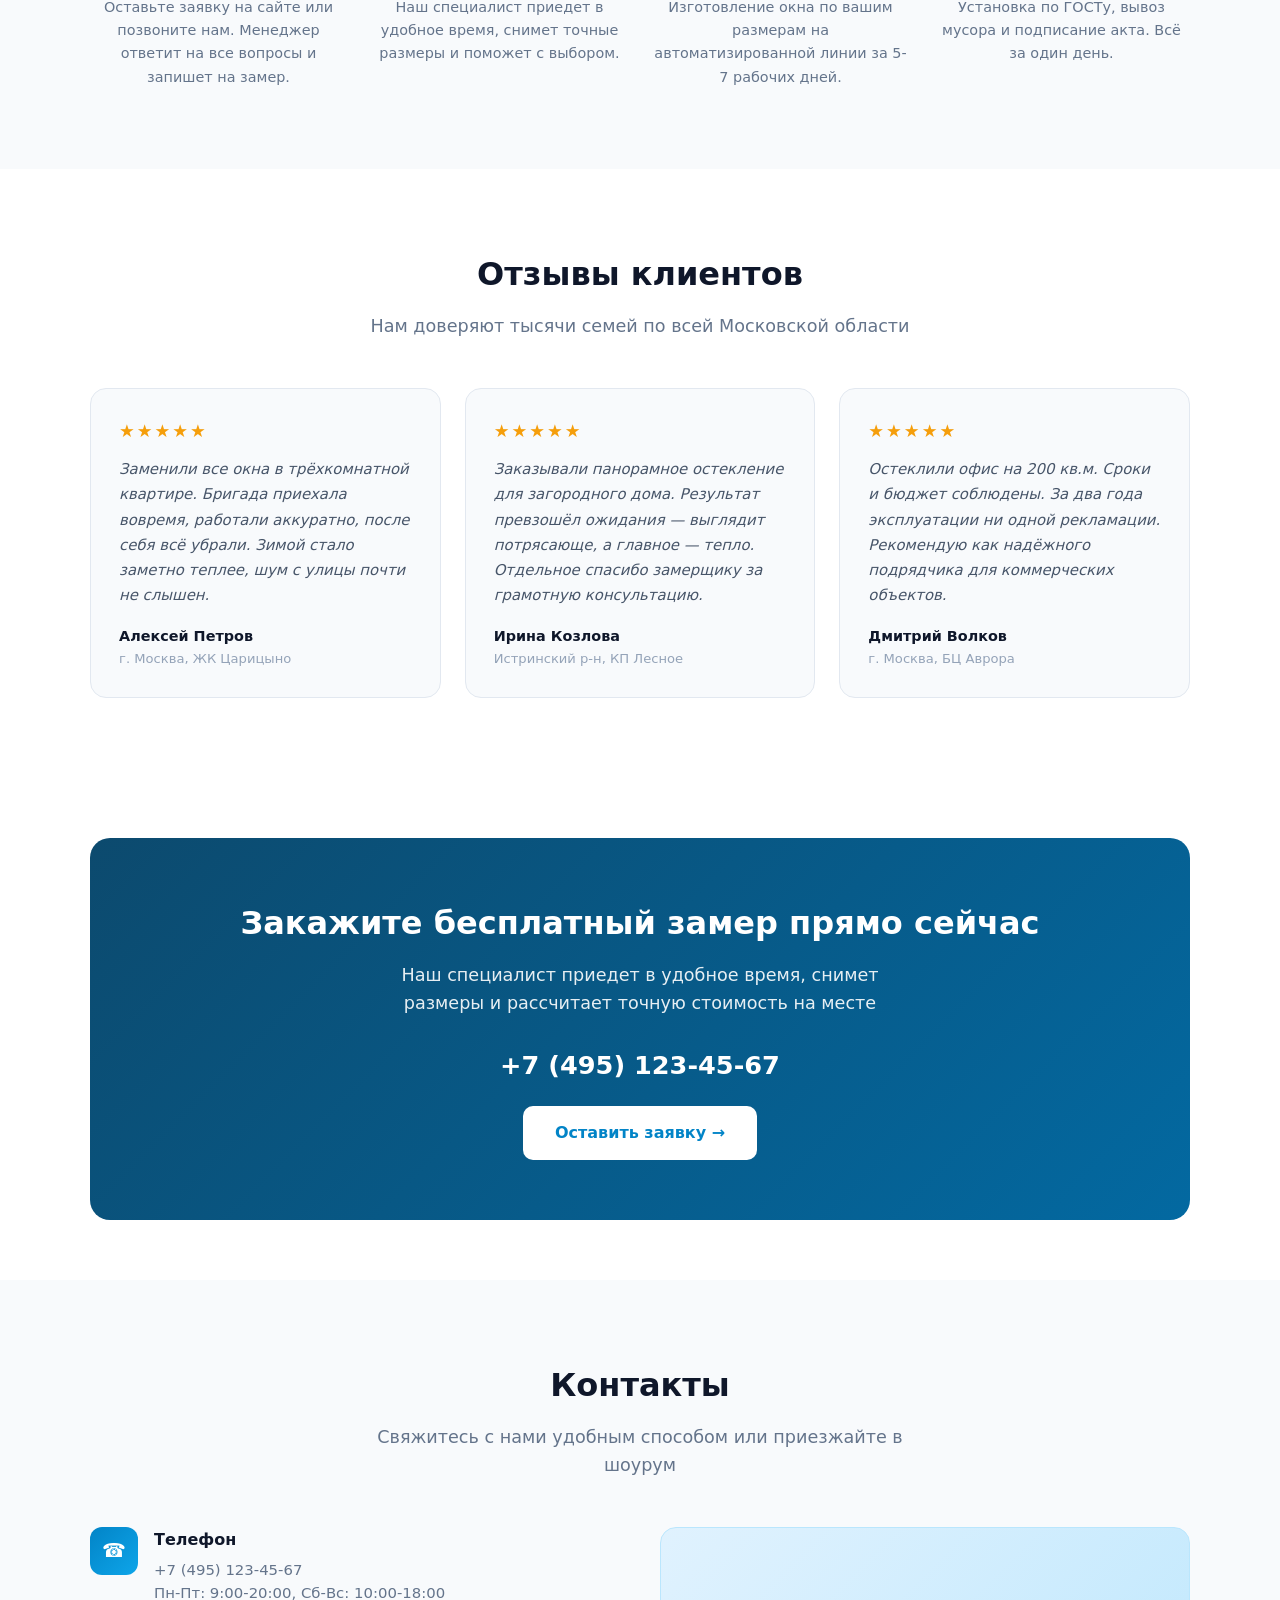
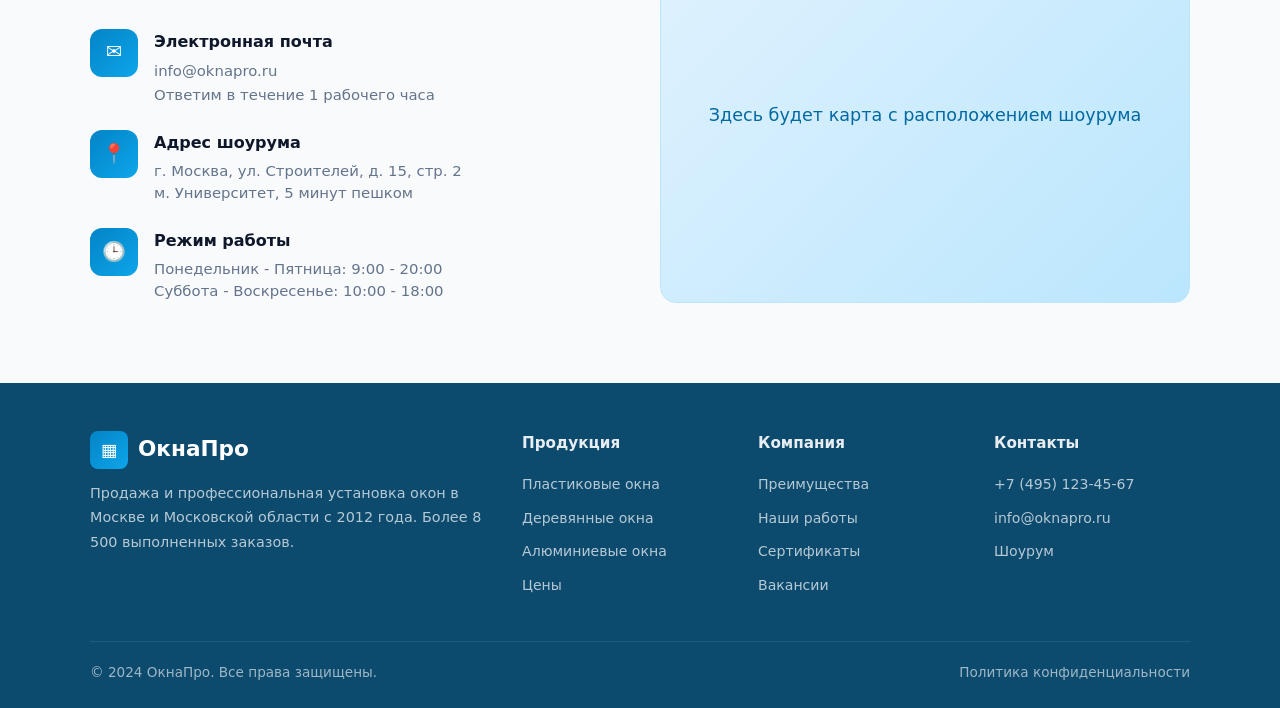
==== commit 97268140: "update window-sell" ====
--- a/window-sell/index.html
+++ b/window-sell/index.html
@@ -59,11 +59,21 @@
         </div>
       </div>
       <div class="hero-visual">
-        <div class="hero-window">
-          <div class="hero-window-frame"></div>
-          <div class="hero-window-cross-h"></div>
-          <div class="hero-window-cross-v"></div>
-          <div class="hero-window-handle"></div>
+        <div class="wa-window">
+          <div class="wa-view">
+            <div class="wa-sun"></div>
+            <div class="wa-cloud wa-cloud--1"></div>
+            <div class="wa-cloud wa-cloud--2"></div>
+            <div class="wa-treeline"></div>
+            <div class="wa-lawn"></div>
+          </div>
+          <div class="wa-frame"></div>
+          <div class="wa-mullion-h"></div>
+          <div class="wa-mullion-v"></div>
+          <div class="wa-sash wa-sash--left"></div>
+          <div class="wa-sash wa-sash--right"></div>
+          <div class="wa-handle"></div>
+          <div class="wa-sill"></div>
         </div>
       </div>
     </div>
--- a/window-sell/style.css
+++ b/window-sell/style.css
@@ -270,53 +270,290 @@
   align-items: center;
 }
 
-.hero-window {
-  width: 340px;
-  height: 380px;
-  background: rgba(255,255,255,0.12);
-  border: 2px solid rgba(255,255,255,0.3);
-  border-radius: 16px;
-  backdrop-filter: blur(8px);
+/* === Window Animation Scene === */
+.wa-window {
+  width: 320px;
+  height: 400px;
   position: relative;
-  overflow: hidden;
-}
-
-.hero-window-frame {
-  position: absolute;
-  inset: 16px;
-  border: 3px solid rgba(255,255,255,0.5);
-  border-radius: 8px;
-}
-
-.hero-window-cross-h {
-  position: absolute;
-  top: 50%;
+}
+
+/* Landscape visible through the window */
+.wa-view {
+  position: absolute;
+  top: 16px;
   left: 16px;
   right: 16px;
-  height: 3px;
-  background: rgba(255,255,255,0.5);
+  bottom: 36px;
+  border-radius: 4px;
+  overflow: hidden;
+  background: linear-gradient(180deg, #87CEEB 0%, #B0E2F4 55%);
+}
+
+/* Sun with animated glow */
+.wa-sun {
+  position: absolute;
+  top: 10%;
+  left: 20%;
+  width: 48px;
+  height: 48px;
+  border-radius: 50%;
+  background: radial-gradient(circle at 40% 40%, #FFF9C4, #FFEB3B, #FFC107);
+  box-shadow:
+    0 0 20px 8px rgba(255,235,59,0.5),
+    0 0 50px 20px rgba(255,193,7,0.2);
+  animation: wa-glow 3s ease-in-out infinite;
+}
+
+.wa-sun::after {
+  content: '';
+  position: absolute;
+  inset: -18px;
+  border-radius: 50%;
+  background: conic-gradient(
+    from 0deg,
+    transparent 0%, rgba(255,235,59,0.3) 8%, transparent 16%,
+    transparent 25%, rgba(255,235,59,0.3) 33%, transparent 41%,
+    transparent 50%, rgba(255,235,59,0.3) 58%, transparent 66%,
+    transparent 75%, rgba(255,235,59,0.3) 83%, transparent 91%
+  );
+  animation: wa-spin 20s linear infinite;
+}
+
+@keyframes wa-glow {
+  0%, 100% {
+    box-shadow: 0 0 20px 8px rgba(255,235,59,0.5),
+                0 0 50px 20px rgba(255,193,7,0.2);
+  }
+  50% {
+    box-shadow: 0 0 30px 14px rgba(255,235,59,0.65),
+                0 0 70px 30px rgba(255,193,7,0.3);
+  }
+}
+
+@keyframes wa-spin {
+  to { transform: rotate(360deg); }
+}
+
+/* Drifting clouds */
+.wa-cloud {
+  position: absolute;
+  background: rgba(255,255,255,0.85);
+  border-radius: 20px;
+  height: 14px;
+}
+
+.wa-cloud::before,
+.wa-cloud::after {
+  content: '';
+  position: absolute;
+  background: inherit;
+  border-radius: 50%;
+}
+
+.wa-cloud--1 {
+  width: 44px;
+  top: 18%;
+  right: 15%;
+  animation: wa-drift 16s ease-in-out infinite;
+}
+.wa-cloud--1::before { width: 20px; height: 20px; top: -10px; left: 6px; }
+.wa-cloud--1::after  { width: 14px; height: 14px; top: -5px;  right: 6px; }
+
+.wa-cloud--2 {
+  width: 34px;
+  height: 10px;
+  top: 30%;
+  right: 50%;
+  animation: wa-drift 22s ease-in-out infinite;
+  animation-delay: -6s;
+}
+.wa-cloud--2::before { width: 16px; height: 16px; top: -8px; left: 4px; }
+.wa-cloud--2::after  { width: 10px; height: 10px; top: -4px; right: 5px; }
+
+@keyframes wa-drift {
+  0%, 100% { transform: translateX(0); }
+  50%      { transform: translateX(-20px); }
+}
+
+/* Two-layer treeline in the distance */
+.wa-treeline {
+  position: absolute;
+  bottom: 34%;
+  left: 0;
+  right: 0;
+  height: 70px;
+}
+
+/* Far row — darker, smaller */
+.wa-treeline::before {
+  content: '';
+  position: absolute;
+  bottom: 8px;
+  left: 0;
+  right: 0;
+  height: 55px;
+  background:
+    radial-gradient(ellipse 24px 38px at  6% 88%, #1B5E20 64%, transparent 65%),
+    radial-gradient(ellipse 30px 44px at 18% 80%, #2E7D32 64%, transparent 65%),
+    radial-gradient(ellipse 22px 36px at 32% 90%, #1B5E20 64%, transparent 65%),
+    radial-gradient(ellipse 34px 48px at 45% 76%, #2E7D32 64%, transparent 65%),
+    radial-gradient(ellipse 26px 40px at 58% 86%, #1B5E20 64%, transparent 65%),
+    radial-gradient(ellipse 32px 46px at 72% 78%, #2E7D32 64%, transparent 65%),
+    radial-gradient(ellipse 24px 38px at 85% 84%, #1B5E20 64%, transparent 65%),
+    radial-gradient(ellipse 28px 42px at 96% 90%, #2E7D32 64%, transparent 65%);
+}
+
+/* Near row — lighter, bigger */
+.wa-treeline::after {
+  content: '';
+  position: absolute;
+  bottom: 0;
+  left: 0;
+  right: 0;
+  height: 45px;
+  background:
+    radial-gradient(ellipse 28px 40px at 12% 88%, #388E3C 64%, transparent 65%),
+    radial-gradient(ellipse 34px 48px at 30% 78%, #43A047 64%, transparent 65%),
+    radial-gradient(ellipse 26px 38px at 50% 90%, #388E3C 64%, transparent 65%),
+    radial-gradient(ellipse 32px 46px at 70% 80%, #43A047 64%, transparent 65%),
+    radial-gradient(ellipse 28px 42px at 88% 86%, #388E3C 64%, transparent 65%);
+}
+
+/* Grass / lawn */
+.wa-lawn {
+  position: absolute;
+  bottom: 0;
+  left: 0;
+  right: 0;
+  height: 36%;
+  background: linear-gradient(180deg, #66BB6A 0%, #4CAF50 35%, #388E3C 100%);
+}
+
+/* Sunlight patch on grass */
+.wa-lawn::before {
+  content: '';
+  position: absolute;
+  top: 8%;
+  left: 10%;
+  width: 65%;
+  height: 35%;
+  background: radial-gradient(ellipse, rgba(139,195,74,0.45) 0%, transparent 70%);
+}
+
+/* Window frame (outer border) */
+.wa-frame {
+  position: absolute;
+  top: 0;
+  left: 0;
+  right: 0;
+  bottom: 20px;
+  border: 16px solid #ECF0F1;
+  border-radius: 10px;
+  box-shadow:
+    inset 0 0 0 2px #D5DBDB,
+    0 0 0 1px #BDC3C7,
+    4px 6px 16px rgba(0,0,0,0.3);
+  pointer-events: none;
+  z-index: 2;
+}
+
+/* Horizontal mullion (cross bar) */
+.wa-mullion-h {
+  position: absolute;
+  top: calc(50% - 14px);
+  left: 16px;
+  right: 16px;
+  height: 6px;
+  background: #ECF0F1;
+  box-shadow: 0 1px 0 #D5DBDB, 0 -1px 0 #D5DBDB;
+  z-index: 5;
+}
+
+/* Vertical mullion */
+.wa-mullion-v {
+  position: absolute;
+  left: calc(50% - 3px);
+  top: 16px;
+  bottom: 36px;
+  width: 6px;
+  background: #ECF0F1;
+  box-shadow: 1px 0 0 #D5DBDB, -1px 0 0 #D5DBDB;
+  z-index: 5;
+}
+
+/* Glass sashes that swing open */
+.wa-sash {
+  position: absolute;
+  top: 17px;
+  width: calc(50% - 20px);
+  height: calc(100% - 38px);
+  background: rgba(176,226,244,0.32);
+  z-index: 3;
+}
+
+.wa-sash--left {
+  left: 17px;
+  transform-origin: left center;
+  animation: wa-open-l 2s ease-in-out 1.5s forwards;
+}
+
+.wa-sash--right {
+  right: 17px;
+  transform-origin: right center;
+  animation: wa-open-r 2s ease-in-out 1.5s forwards;
+}
+
+@keyframes wa-open-l {
+  from { transform: perspective(600px) rotateY(0); }
+  to   { transform: perspective(600px) rotateY(-50deg); }
+}
+
+@keyframes wa-open-r {
+  from { transform: perspective(600px) rotateY(0); }
+  to   { transform: perspective(600px) rotateY(50deg); }
+}
+
+/* Window handle — rotates before sashes open */
+.wa-handle {
+  position: absolute;
+  right: calc(50% + 6px);
+  top: 50%;
+  width: 5px;
+  height: 28px;
+  background: linear-gradient(90deg, #BDC3C7, #95A5A6);
+  border-radius: 3px;
+  z-index: 6;
   transform: translateY(-50%);
-}
-
-.hero-window-cross-v {
-  position: absolute;
-  left: 50%;
-  top: 16px;
-  bottom: 16px;
-  width: 3px;
-  background: rgba(255,255,255,0.5);
-  transform: translateX(-50%);
-}
-
-.hero-window-handle {
-  position: absolute;
-  right: 28px;
-  top: 50%;
-  transform: translateY(-50%);
-  width: 6px;
-  height: 40px;
-  background: rgba(255,255,255,0.7);
-  border-radius: 3px;
+  animation: wa-turn 0.5s ease-in-out 0.9s forwards;
+}
+
+@keyframes wa-turn {
+  from { transform: translateY(-50%) rotate(0deg); }
+  to   { transform: translateY(-50%) rotate(-90deg); }
+}
+
+/* Window sill */
+.wa-sill {
+  position: absolute;
+  bottom: 0;
+  left: -10px;
+  right: -10px;
+  height: 24px;
+  background: linear-gradient(180deg, #ECF0F1, #D5DBDB);
+  border-radius: 2px 2px 6px 6px;
+  box-shadow: 0 4px 10px rgba(0,0,0,0.2);
+  z-index: 7;
+}
+
+.wa-sill::before {
+  content: '';
+  position: absolute;
+  top: 2px;
+  left: 6px;
+  right: 6px;
+  height: 2px;
+  background: rgba(255,255,255,0.6);
+  border-radius: 1px;
 }
 
 .hero-stats {
